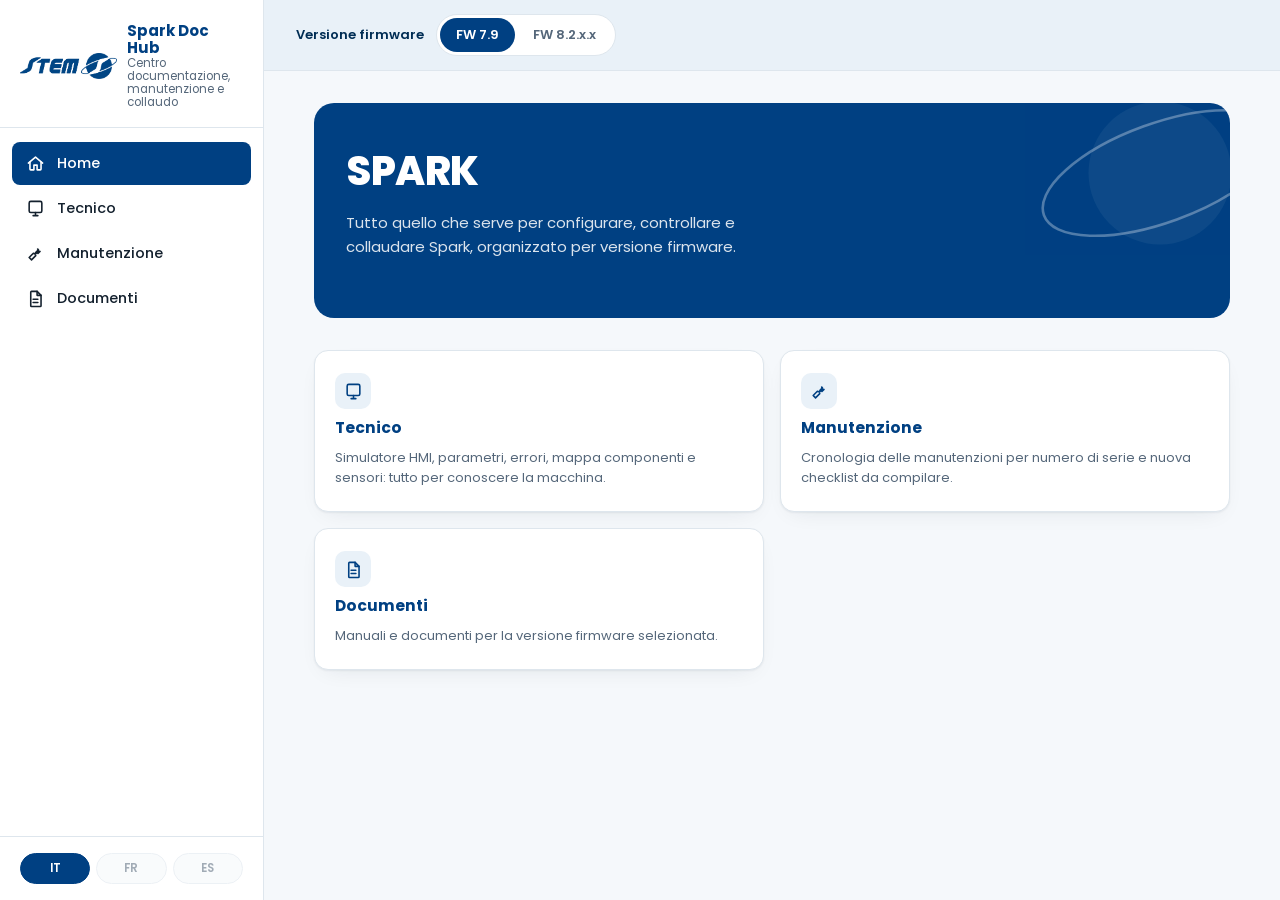
==== index.html @ 109ee11c "Add files via upload" ====
<!DOCTYPE html>
<html lang="it">
<head>
<meta charset="UTF-8">
<meta name="viewport" content="width=device-width, initial-scale=1.0, viewport-fit=cover">
<title>Spark Doc Hub — STEM</title>
<link rel="manifest" href="manifest.json">
<meta name="theme-color" content="#004682">
<link rel="icon" href="assets/icons/app/favicon.ico">
<link rel="icon" type="image/png" sizes="32x32" href="assets/icons/app/favicon-32.png">
<link rel="icon" type="image/png" sizes="16x16" href="assets/icons/app/favicon-16.png">
<link rel="apple-touch-icon" href="assets/icons/app/apple-touch-icon.png">
<meta name="apple-mobile-web-app-capable" content="yes">
<meta name="apple-mobile-web-app-status-bar-style" content="default">
<meta name="apple-mobile-web-app-title" content="Spark">
<link rel="stylesheet" href="css/style.css">
</head>
<body>

<div class="drawer-backdrop" id="drawerBackdrop"></div>

<div class="app-shell" id="appShell">

  <!-- SIDEBAR (desktop) / DRAWER (mobile) -->
  <aside class="sidebar" id="sidebar">
    <div class="sidebar-brand">
      <img src="assets/logo-stem.png" alt="STEM">
      <div class="brand-text">
        <strong data-i18n="appName">Spark Doc Hub</strong>
        <span data-i18n="tagline">Centro documentazione, checklist e collaudo</span>
      </div>
    </div>

    <nav class="sidebar-nav" id="sidebarNav">
      <button class="nav-item active" data-view="home">
        <span class="nav-icon">
          <svg viewBox="0 0 24 24" fill="none" stroke="currentColor" stroke-width="2" stroke-linecap="round" stroke-linejoin="round"><path d="M3 11.5 12 4l9 7.5"/><path d="M5 10v9a1 1 0 0 0 1 1h4v-6h4v6h4a1 1 0 0 0 1-1v-9"/></svg>
        </span>
        <span data-i18n="nav_home">Home</span>
      </button>
      <button class="nav-item" data-view="simulator" id="navSimulator">
        <span class="nav-icon">
          <svg viewBox="0 0 24 24" fill="none" stroke="currentColor" stroke-width="2" stroke-linecap="round" stroke-linejoin="round"><rect x="4" y="3" width="16" height="14" rx="2"/><path d="M9 21h6M12 17v4"/></svg>
        </span>
        <span data-i18n="nav_simulator">Simulatore</span>
      </button>
      <button class="nav-item" data-view="checklist">
        <span class="nav-icon">
          <svg viewBox="0 0 24 24" fill="none" stroke="currentColor" stroke-width="2" stroke-linecap="round" stroke-linejoin="round"><path d="M14.7 6.3a4 4 0 0 1-5.4 5.4L4 17l3 3 5.3-5.3a4 4 0 0 1 5.4-5.4l-2.6 2.6-2-2 2.6-2.6Z"/></svg>
        </span>
        <span data-i18n="nav_checklist">Manutenzione</span>
      </button>
      <button class="nav-item" data-view="documents">
        <span class="nav-icon">
          <svg viewBox="0 0 24 24" fill="none" stroke="currentColor" stroke-width="2" stroke-linecap="round" stroke-linejoin="round"><path d="M7 3h7l5 5v13a1 1 0 0 1-1 1H7a1 1 0 0 1-1-1V4a1 1 0 0 1 1-1Z"/><path d="M14 3v5h5"/><path d="M9 13h6M9 17h6"/></svg>
        </span>
        <span data-i18n="nav_documents">Documenti</span>
      </button>
    </nav>

    <div class="sidebar-footer">
      <div class="lang-switch" id="langSwitch">
        <button class="lang-pill active" data-lang="it">IT</button>
        <button class="lang-pill" data-lang="fr" disabled title="Presto disponibile">FR</button>
        <button class="lang-pill" data-lang="es" disabled title="Presto disponibile">ES</button>
      </div>
    </div>
  </aside>

  <!-- MAIN -->
  <div class="main">

    <div class="topbar">
      <button class="icon-btn" id="menuToggle" aria-label="Apri menu">
        <svg viewBox="0 0 24 24" fill="none" stroke="currentColor" stroke-width="2" stroke-linecap="round" stroke-linejoin="round"><path d="M4 6h16M4 12h16M4 18h16"/></svg>
      </button>
      <div class="topbar-brand">
        <img src="assets/logo-stem.png" alt="STEM">
        <strong data-i18n="appName">Spark Doc Hub</strong>
      </div>
      <div style="width:40px;"></div>
    </div>

    <div class="fw-bar">
      <span class="fw-label" data-i18n="fw_label">Versione firmware</span>
      <div class="fw-switch" id="fwSwitch"></div>
    </div>

    <div class="content">

      <!-- HOME -->
      <section class="view active" id="view-home">
        <div class="hero">
          <svg class="hero-orbit" viewBox="0 0 200 200" fill="none">
            <ellipse cx="100" cy="100" rx="95" ry="38" stroke="rgba(255,255,255,0.35)" stroke-width="2" transform="rotate(-20 100 100)"/>
            <circle cx="100" cy="100" r="55" fill="rgba(255,255,255,0.06)"/>
          </svg>
          <h1>SPARK</h1>
          <p data-i18n="home_intro">Tutto quello che serve per configurare, controllare e collaudare Spark, organizzato per versione firmware.</p>
        </div>

        <div class="module-grid">
          <button class="module-card" data-goto="simulator" id="cardSimulator">
            <span class="module-icon"><svg viewBox="0 0 24 24" fill="none" stroke="currentColor" stroke-width="2" stroke-linecap="round" stroke-linejoin="round"><rect x="4" y="3" width="16" height="14" rx="2"/><path d="M9 21h6M12 17v4"/></svg></span>
            <h3 data-i18n="nav_simulator">Simulatore</h3>
            <p data-i18n="sim_card_desc">Naviga il pannello Spark come sul dispositivo reale e fai pratica.</p>
          </button>
          <button class="module-card" data-goto="checklist">
            <span class="module-icon"><svg viewBox="0 0 24 24" fill="none" stroke="currentColor" stroke-width="2" stroke-linecap="round" stroke-linejoin="round"><path d="M14.7 6.3a4 4 0 0 1-5.4 5.4L4 17l3 3 5.3-5.3a4 4 0 0 1 5.4-5.4l-2.6 2.6-2-2 2.6-2.6Z"/></svg></span>
            <h3 data-i18n="nav_checklist">Manutenzione</h3>
            <p data-i18n="maint_card_desc">Cronologia delle manutenzioni per numero di serie e nuova checklist da compilare.</p>
          </button>
          <button class="module-card" data-goto="documents">
            <span class="module-icon"><svg viewBox="0 0 24 24" fill="none" stroke="currentColor" stroke-width="2" stroke-linecap="round" stroke-linejoin="round"><path d="M7 3h7l5 5v13a1 1 0 0 1-1 1H7a1 1 0 0 1-1-1V4a1 1 0 0 1 1-1Z"/><path d="M14 3v5h5"/><path d="M9 13h6M9 17h6"/></svg></span>
            <h3 data-i18n="nav_documents">Documenti</h3>
            <p>Manuali e documenti per la versione firmware selezionata.</p>
          </button>
        </div>
      </section>

      <!-- SIMULATORE -->
      <section class="view" id="view-simulator">
        <div class="view-header">
          <h2 data-i18n="nav_simulator">Simulatore</h2>
        </div>

        <div class="global-search-box" id="globalSearchBox">
          <svg viewBox="0 0 24 24" fill="none" stroke="currentColor" stroke-width="2" stroke-linecap="round" stroke-linejoin="round"><circle cx="11" cy="11" r="7"/><path d="m21 21-4.3-4.3"/></svg>
          <input type="text" id="globalSearch" data-i18n-placeholder="global_search_placeholder" placeholder="Cerca un errore (codice o parola) o un parametro…" autocomplete="off">
          <div class="global-search-results" id="globalSearchResults"></div>
        </div>

        <div class="sim-mode-switch" id="simModeSwitch">
          <button class="sim-mode-pill active" data-sim-mode="panel">
            <span class="sim-mode-icon"><svg viewBox="0 0 24 24" fill="none" stroke="currentColor" stroke-width="2" stroke-linecap="round" stroke-linejoin="round"><rect x="3" y="4" width="18" height="12" rx="2"/><path d="M8 20h8M12 16v4"/></svg></span>
            <span data-i18n="sim_mode_panel">Simulatore HMI</span>
          </button>
          <button class="sim-mode-pill" data-sim-mode="components">
            <span class="sim-mode-icon"><svg viewBox="0 0 24 24" fill="none" stroke="currentColor" stroke-width="2" stroke-linecap="round" stroke-linejoin="round"><circle cx="12" cy="12" r="3"/><path d="M12 2v3M12 19v3M4.2 4.2l2.1 2.1M17.7 17.7l2.1 2.1M2 12h3M19 12h3M4.2 19.8l2.1-2.1M17.7 6.3l2.1-2.1"/></svg></span>
            <span data-i18n="sim_mode_components">Componenti</span>
          </button>
          <button class="sim-mode-pill" data-sim-mode="params">
            <span class="sim-mode-icon"><svg viewBox="0 0 24 24" fill="none" stroke="currentColor" stroke-width="2" stroke-linecap="round" stroke-linejoin="round"><path d="M4 6h16M4 12h16M4 18h16"/><circle cx="8" cy="6" r="1.5" fill="currentColor" stroke="none"/><circle cx="15" cy="12" r="1.5" fill="currentColor" stroke="none"/><circle cx="10" cy="18" r="1.5" fill="currentColor" stroke="none"/></svg></span>
            <span data-i18n="sim_mode_params">Parametri</span>
          </button>
          <button class="sim-mode-pill" data-sim-mode="errors">
            <span class="sim-mode-icon"><svg viewBox="0 0 24 24" fill="none" stroke="currentColor" stroke-width="2" stroke-linecap="round" stroke-linejoin="round"><path d="M12 3 2 20h20L12 3Z"/><path d="M12 10v4M12 17h.01"/></svg></span>
            <span data-i18n="sim_mode_errors">Errori</span>
          </button>
          <button class="sim-mode-pill" data-sim-mode="sequence">
            <span class="sim-mode-icon"><svg viewBox="0 0 24 24" fill="none" stroke="currentColor" stroke-width="2" stroke-linecap="round" stroke-linejoin="round"><path d="M9 6h11M9 12h11M9 18h11"/><path d="M4 6h.01M4 12h.01M4 18h.01"/></svg></span>
            <span data-i18n="sim_mode_sequence">Logica di funzionamento</span>
          </button>
        </div>

                <!-- Modalità: Simulatore HMI -->
        <div id="simPanelMode">
          <p class="map-intro" data-i18n="sim_panel_intro">Riproduce lo schermo del pannello Spark: naviga i menu come sul dispositivo reale.</p>
          <div class="access-card" id="accessLevels"></div>

          <div class="sim-fw-lock" id="simFwLock">
            <p data-i18n="sim_locked_msg">Il simulatore è disponibile solo con firmware 8.2.x.x selezionato in alto.</p>
          </div>

          <div class="device-wrap" id="simDeviceWrap">
            <div class="device-frame">
              <div class="device-notch">Spark</div>
              <div class="device-screen" id="deviceScreen"></div>
            </div>
          </div>
        </div>

        <!-- Sotto-sezioni di Componenti: Elenco / Mappa -->
        <div class="comp-sub-switch" id="compSubSwitch" style="display:none;">
          <button class="comp-sub-pill active" data-sub-mode="components" data-i18n="comp_sub_list">Elenco</button>
          <button class="comp-sub-pill" data-sub-mode="map" data-i18n="comp_sub_map">Mappa</button>
        </div>

        <!-- Modalità: Mappa Componenti (sotto-sezione di Componenti) -->
        <div id="simMapMode" style="display:none;">
          <p class="map-intro" data-i18n="map_intro">Scegli una vista, poi muoviti con le dita (o il mouse) e tocca un'etichetta per vederne il significato.</p>
          <div class="map-view-switch" id="mapViewSwitch"></div>
          <div class="map-viewport" id="mapViewport">
            <div class="map-canvas" id="mapCanvas">
              <img id="mapImage" alt="" draggable="false">
              <div id="mapHotspots"></div>
            </div>
          </div>
          <div class="map-zoom-controls">
            <button class="map-zoom-btn" id="mapZoomOut" aria-label="Zoom -">&minus;</button>
            <button class="map-zoom-btn" id="mapZoomReset" data-i18n="map_reset">Reimposta</button>
            <button class="map-zoom-btn" id="mapZoomIn" aria-label="Zoom +">+</button>
          </div>
          <div class="map-answer" id="mapAnswer" style="display:none;"></div>
        </div>

        <!-- Modalità: Parametri -->
        <div id="simParamsMode" style="display:none;">
          <p class="map-intro" data-i18n="params_intro">Elenco parametri settabili da menu HMI: nome, default, min, max, risoluzione e descrizione completa.</p>
          <div class="param-list" id="paramList"></div>
        </div>

        <!-- Modalità: Errori -->
        <div id="simErrorsMode" style="display:none;">
          <p class="map-intro" data-i18n="errors_intro">Codici di errore/allarme del sistema, tradotti in italiano. Cerca per codice o per parola.</p>
          <div class="param-list" id="errorList"></div>
        </div>

        <!-- Modalità: Componenti / Sensori (struttura predisposta per contenuti futuri) -->
        <div id="simComponentsMode" style="display:none;">

          <!-- Vista lista -->
          <div id="componentsListView">
            <p class="map-intro" data-i18n="components_intro">Scheda tecnica di ogni componente/sensore: cosa fa, dove si trova, come si verifica.</p>


            <div class="filter-chip-row" id="componentFilterRow">
              <button class="filter-chip active" data-cat="all" data-i18n="cat_all">Tutti</button>
              <button class="filter-chip" data-cat="magnetici" data-i18n="cat_magnetici">Sensori magnetici</button>
              <button class="filter-chip" data-cat="finecorsa" data-i18n="cat_finecorsa">Fine corsa</button>
              <button class="filter-chip" data-cat="laser" data-i18n="cat_laser">Laser</button>
              <button class="filter-chip" data-cat="potenziometri" data-i18n="cat_potenziometri">Potenziometri</button>
              <button class="filter-chip" data-cat="angolari" data-i18n="cat_angolari">Sensori angolari</button>
              <button class="filter-chip" data-cat="pressione" data-i18n="cat_pressione">Sensori di pressione</button>
              <button class="filter-chip" data-cat="comandi" data-i18n="cat_comandi">Comandi / interfaccia</button>
              <button class="filter-chip" data-cat="motori" data-i18n="cat_motori">Motori</button>
              <button class="filter-chip" data-cat="attuatori" data-i18n="cat_attuatori">Attuatori</button>
              <button class="filter-chip" data-cat="elettrovalvole" data-i18n="cat_elettrovalvole">Elettrovalvole</button>
              <button class="filter-chip" data-cat="freni" data-i18n="cat_freni">Freni</button>
              <button class="filter-chip" data-cat="illuminazione" data-i18n="cat_illuminazione">Illuminazione</button>
              <button class="filter-chip" data-cat="alimentazione" data-i18n="cat_alimentazione">Alimentazione</button>
              <button class="filter-chip" data-cat="segnalazione" data-i18n="cat_segnalazione">Segnalazione</button>
              <button class="filter-chip" data-cat="comunicazione" data-i18n="cat_comunicazione">Comunicazione / identificazione</button>
              <button class="filter-chip" data-cat="altrisensori" data-i18n="cat_altrisensori">Altri sensori</button>
              <button class="filter-chip" data-cat="schede" data-i18n="cat_schede">Schede elettroniche</button>
            </div>

            <div id="componentsContainer"></div>
          </div>

          <!-- Vista dettaglio componente -->
          <div id="componentDetailView" style="display:none;">
            <button class="back-to-list-btn" id="componentBackBtn">
              <svg viewBox="0 0 24 24" fill="none" stroke="currentColor" stroke-width="2" stroke-linecap="round" stroke-linejoin="round"><path d="M19 12H5"/><path d="m11 18-6-6 6-6"/></svg>
              <span data-i18n="back_to_components">Torna ai componenti</span>
            </button>
            <div class="view-header">
              <h2 id="componentDetailTitle"></h2>
              <p id="componentDetailSub"></p>
            </div>
            <div id="componentMapLinkWrap" style="display:none; margin-bottom:16px;">
              <button class="map-link-btn" id="componentMapLinkBtn" type="button">
                <svg viewBox="0 0 24 24" fill="none" stroke="currentColor" stroke-width="2" stroke-linecap="round" stroke-linejoin="round"><path d="M12 21s-7-6.1-7-11a7 7 0 0 1 14 0c0 4.9-7 11-7 11Z"/><circle cx="12" cy="10" r="2.5"/></svg>
                <span data-i18n="see_on_map">Vedi sulla mappa</span>
              </button>
            </div>
            <div id="componentDetailFields"></div>
          </div>

        </div>

        <!-- Modalità: Logica di funzionamento -->
        <div id="simSequenceMode" style="display:none;">

          <!-- Vista lista -->
          <div id="sequenceListView">
            <p class="map-intro" data-i18n="sequence_intro">La sequenza di carico e scarico descritta nella documentazione tecnica, passo per passo.</p>

            <div class="filter-chip-row" id="sequenceTypeRow">
              <button class="filter-chip active" data-seq="carico" data-i18n="sequence_carico">Carico</button>
              <button class="filter-chip" data-seq="scarico" data-i18n="sequence_scarico">Scarico</button>
            </div>

            <div id="sequenceContainer"></div>
          </div>

          <!-- Vista dettaglio passaggio -->
          <div id="sequenceDetailView" style="display:none;">
            <button class="back-to-list-btn" id="sequenceBackBtn">
              <svg viewBox="0 0 24 24" fill="none" stroke="currentColor" stroke-width="2" stroke-linecap="round" stroke-linejoin="round"><path d="M19 12H5"/><path d="m11 18-6-6 6-6"/></svg>
              <span data-i18n="back_to_sequence">Torna alla sequenza</span>
            </button>
            <div class="view-header">
              <h2 id="sequenceDetailTitle"></h2>
              <p id="sequenceDetailSub"></p>
            </div>
            <div id="sequenceDetailFields"></div>
          </div>

        </div>
      </section>

      <!-- MANUTENZIONE -->
      <section class="view" id="view-checklist">

        <!-- Vista lista -->
        <div id="maintenanceListView">
          <div class="view-header">
            <h2 data-i18n="nav_checklist">Manutenzione</h2>
            <p data-i18n="checklist_intro">Cronologia delle manutenzioni già effettuate, organizzata per numero di serie (SN).</p>
          </div>

          <a class="new-maint-btn" href="manutenzione-form.html">
            <svg viewBox="0 0 24 24" fill="none" stroke="currentColor" stroke-width="2" stroke-linecap="round" stroke-linejoin="round"><path d="M12 5v14M5 12h14"/></svg>
            <span data-i18n="new_maint_btn">Nuova manutenzione</span>
          </a>

          <h3 class="sub-heading" data-i18n="sn_history_heading">S/N</h3>
          <div id="checklistContainer"></div>

          <h3 class="sub-heading" data-i18n="procedures_heading">Procedure</h3>
          <div id="proceduresContainer"></div>
        </div>

        <!-- Vista cartella S/N -->
        <div id="snFolderView" style="display:none;">
          <button class="back-to-list-btn" id="snFolderBackBtn">
            <svg viewBox="0 0 24 24" fill="none" stroke="currentColor" stroke-width="2" stroke-linecap="round" stroke-linejoin="round"><path d="M19 12H5"/><path d="m11 18-6-6 6-6"/></svg>
            <span data-i18n="back_to_sn">Torna agli S/N</span>
          </button>
          <div class="view-header">
            <h2 id="snFolderTitle"></h2>
          </div>
          <div id="snFolderFiles"></div>
        </div>

        <!-- Vista dettaglio procedura -->
        <div id="procedureDetailView" style="display:none;">
          <button class="back-to-list-btn" id="procedureBackBtn">
            <svg viewBox="0 0 24 24" fill="none" stroke="currentColor" stroke-width="2" stroke-linecap="round" stroke-linejoin="round"><path d="M19 12H5"/><path d="m11 18-6-6 6-6"/></svg>
            <span data-i18n="back_to_procedures">Torna alle procedure</span>
          </button>
          <div class="view-header">
            <h2 id="procedureDetailTitle"></h2>
            <p id="procedureDetailIntro"></p>
          </div>
          <div class="procedure-steps" id="procedureDetailSteps"></div>
        </div>
      </section>

      <!-- DOCUMENTI -->
      <section class="view" id="view-documents">
        <div class="view-header">
          <h2 data-i18n="nav_documents">Documenti</h2>
          <p data-i18n="documents_intro">Documentazione disponibile per la versione firmware selezionata.</p>
        </div>
        <div id="documentsListView">
          <div id="documentsContainer"></div>
        </div>

        <!-- Cartella Versioni FW -->
        <div id="fwTableView" style="display:none;">
          <button class="back-to-list-btn" id="fwTableBackBtn">
            <svg viewBox="0 0 24 24" fill="none" stroke="currentColor" stroke-width="2" stroke-linecap="round" stroke-linejoin="round"><path d="M19 12H5"/><path d="m11 18-6-6 6-6"/></svg>
            <span data-i18n="back_to_documents">Torna ai documenti</span>
          </button>
          <div class="view-header">
            <h2 data-i18n="fw_table_title">Versioni FW</h2>
          </div>
          <div id="fwTableContainer"></div>
        </div>
      </section>

    </div>
  </div>
</div>

<script src="js/data.js"></script>
<script src="js/storage.js"></script>
<script src="js/app.js"></script>
<script>
  if ("serviceWorker" in navigator) {
    window.addEventListener("load", () => navigator.serviceWorker.register("sw.js"));
  }
</script>
</body>
</html>
---- css/style.css ----
/* =========================================================================
   SPARK DOC HUB — STYLE
   ========================================================================= */

@import url('https://fonts.googleapis.com/css2?family=Poppins:wght@400;500;600;700;800&display=swap');

:root {
  --brand:        #004082;
  --brand-dark:   #002d54;
  --brand-mid:    #1f6aa8;
  --ink:          #14212e;
  --ink-soft:     #55677a;
  --paper:        #f5f8fb;
  --paper-raised: #ffffff;
  --line:         #dee6ed;
  --tint:         #e9f1f8;
  --ok:           #1f8a5f;

  --radius-sm: 8px;
  --radius-md: 14px;
  --radius-lg: 20px;

  --sidebar-w: 264px;
  --topbar-h: 64px;

  --shadow-card: 0 1px 2px rgba(20, 33, 46, 0.06), 0 8px 24px -12px rgba(20, 33, 46, 0.12);
}

* { box-sizing: border-box; }

html, body {
  margin: 0;
  padding: 0;
  background: var(--paper);
  color: var(--ink);
  font-family: 'Poppins', system-ui, sans-serif;
  -webkit-font-smoothing: antialiased;
}

body {
  min-height: 100vh;
}

h1, h2, h3, h4 {
  font-family: 'Poppins', system-ui, sans-serif;
  color: var(--brand);
  margin: 0 0 0.4em;
  line-height: 1.2;
}

p { line-height: 1.6; color: var(--ink-soft); margin: 0 0 1em; }

a { color: var(--brand); }

button {
  font-family: inherit;
  cursor: pointer;
}

:focus-visible {
  outline: 2px solid var(--brand-mid);
  outline-offset: 2px;
}

/* -------------------------------------------------------------------
   LAYOUT SHELL
   ------------------------------------------------------------------- */

.app-shell {
  display: flex;
  min-height: 100vh;
}

/* -- Sidebar (desktop) ------------------------------------------------ */

.sidebar {
  width: var(--sidebar-w);
  flex-shrink: 0;
  background: var(--paper-raised);
  border-right: 1px solid var(--line);
  display: flex;
  flex-direction: column;
  position: sticky;
  top: 0;
  height: 100vh;
}

.sidebar-brand {
  display: flex;
  align-items: center;
  gap: 10px;
  padding: 22px 20px 18px;
  border-bottom: 1px solid var(--line);
}

.sidebar-brand img { height: 26px; width: auto; }

.sidebar-brand .brand-text {
  display: flex;
  flex-direction: column;
  line-height: 1.15;
}

.sidebar-brand .brand-text strong {
  font-weight: 700;
  font-size: 15px;
  color: var(--brand);
}

.sidebar-brand .brand-text span {
  font-size: 11.5px;
  color: var(--ink-soft);
}

.sidebar-nav {
  flex: 1;
  padding: 14px 12px;
  overflow-y: auto;
}

.nav-item {
  display: flex;
  align-items: center;
  gap: 12px;
  width: 100%;
  padding: 11px 14px;
  border: none;
  background: transparent;
  border-radius: var(--radius-sm);
  color: var(--ink);
  font-size: 14.5px;
  font-weight: 500;
  text-align: left;
  margin-bottom: 2px;
  transition: background 0.15s ease, color 0.15s ease;
}

.nav-item:hover { background: var(--tint); }

.nav-item.active {
  background: var(--brand);
  color: #fff;
}

.nav-item .nav-icon {
  width: 19px;
  height: 19px;
  flex-shrink: 0;
  display: inline-flex;
  align-items: center;
  justify-content: center;
}

.nav-item .nav-icon svg { width: 100%; height: 100%; }

.sidebar-footer {
  padding: 16px 20px;
  border-top: 1px solid var(--line);
}

/* -- Language switcher -------------------------------------------------- */

.lang-switch {
  display: flex;
  gap: 6px;
}

.lang-pill {
  flex: 1;
  border: 1px solid var(--line);
  background: var(--paper);
  border-radius: 999px;
  padding: 6px 4px;
  font-size: 11.5px;
  font-weight: 600;
  color: var(--ink-soft);
  text-align: center;
}

.lang-pill.active {
  background: var(--brand);
  border-color: var(--brand);
  color: #fff;
}

.lang-pill[disabled] {
  cursor: not-allowed;
  opacity: 0.55;
}

/* -- Topbar (mobile) ---------------------------------------------------- */

.topbar {
  display: none;
  align-items: center;
  justify-content: space-between;
  height: var(--topbar-h);
  padding: 0 14px;
  background: var(--paper-raised);
  border-bottom: 1px solid var(--line);
  position: sticky;
  top: 0;
  z-index: 40;
}

.topbar-brand {
  display: flex;
  align-items: center;
  gap: 9px;
}

.topbar-brand img { height: 22px; }
.topbar-brand strong { font-size: 14.5px; color: var(--brand); font-weight: 700; }

.icon-btn {
  border: none;
  background: transparent;
  width: 40px;
  height: 40px;
  border-radius: var(--radius-sm);
  display: flex;
  align-items: center;
  justify-content: center;
  color: var(--brand);
}

.icon-btn:hover { background: var(--tint); }
.icon-btn svg { width: 22px; height: 22px; }

/* -- Mobile drawer -------------------------------------------------------- */

.drawer-backdrop {
  display: none;
  position: fixed;
  inset: 0;
  background: rgba(20, 33, 46, 0.42);
  z-index: 50;
}

.drawer-backdrop.open { display: block; }

.app-shell.drawer-open .sidebar {
  transform: translateX(0);
}

/* -------------------------------------------------------------------
   MAIN CONTENT
   ------------------------------------------------------------------- */

.main {
  flex: 1;
  min-width: 0;
  display: flex;
  flex-direction: column;
}

.fw-bar {
  display: flex;
  align-items: center;
  gap: 12px;
  padding: 14px 32px;
  background: var(--tint);
  border-bottom: 1px solid var(--line);
  flex-wrap: wrap;
}

.fw-bar .fw-label {
  font-size: 13px;
  font-weight: 600;
  color: var(--brand-dark);
  white-space: nowrap;
}

.fw-switch {
  display: inline-flex;
  background: var(--paper-raised);
  border: 1px solid var(--line);
  border-radius: 999px;
  padding: 3px;
  gap: 2px;
}

.fw-pill {
  border: none;
  background: transparent;
  padding: 7px 16px;
  border-radius: 999px;
  font-size: 13px;
  font-weight: 600;
  color: var(--ink-soft);
}

.fw-pill.active {
  background: var(--brand);
  color: #fff;
}

.content {
  padding: 32px;
  max-width: 980px;
  width: 100%;
  margin: 0 auto;
}

.view { display: none; }
.view.active { display: block; }

.view-header {
  margin-bottom: 28px;
}

.view-header .eyebrow-free-intro {
  max-width: 60ch;
}

/* -------------------------------------------------------------------
   HOME
   ------------------------------------------------------------------- */

.hero {
  position: relative;
  background: var(--brand);
  border-radius: var(--radius-lg);
  padding: 44px 32px;
  margin-bottom: 32px;
  overflow: hidden;
  color: #fff;
}

.hero-orbit {
  position: absolute;
  right: -60px;
  top: -60px;
  width: 260px;
  height: 260px;
  opacity: 0.9;
  pointer-events: none;
}

.hero h1 {
  color: #fff;
  font-size: clamp(28px, 5vw, 40px);
  font-weight: 800;
  letter-spacing: -0.01em;
  max-width: 14ch;
  position: relative;
  z-index: 1;
}

.hero p {
  color: rgba(255,255,255,0.86);
  max-width: 46ch;
  font-size: 15px;
  position: relative;
  z-index: 1;
}

.module-grid {
  display: grid;
  grid-template-columns: repeat(2, 1fr);
  gap: 16px;
}

.module-card {
  background: var(--paper-raised);
  border: 1px solid var(--line);
  border-radius: var(--radius-md);
  padding: 22px 20px;
  text-align: left;
  box-shadow: var(--shadow-card);
  display: flex;
  flex-direction: column;
  gap: 10px;
  transition: transform 0.15s ease, border-color 0.15s ease;
}

.module-card:hover {
  border-color: var(--brand-mid);
  transform: translateY(-2px);
}

.module-card .module-icon {
  width: 36px;
  height: 36px;
  border-radius: 10px;
  background: var(--tint);
  color: var(--brand);
  display: flex;
  align-items: center;
  justify-content: center;
}

.module-card .module-icon svg { width: 19px; height: 19px; }

.module-card h3 {
  font-size: 15.5px;
  margin: 0;
}

.module-card p {
  font-size: 13px;
  margin: 0;
}

/* -------------------------------------------------------------------
   LEGGENDA MENU (accordion list)
   ------------------------------------------------------------------- */

.search-box {
  display: flex;
  align-items: center;
  gap: 10px;
  background: var(--paper-raised);
  border: 1px solid var(--line);
  border-radius: var(--radius-sm);
  padding: 10px 14px;
  margin-bottom: 18px;
}

.search-box svg { width: 17px; height: 17px; color: var(--ink-soft); flex-shrink: 0; }

.search-box input {
  border: none;
  background: transparent;
  font-family: inherit;
  font-size: 14px;
  width: 100%;
  color: var(--ink);
}

.search-box input:focus { outline: none; }

.legend-list {
  display: flex;
  flex-direction: column;
  gap: 8px;
}

.legend-category-heading {
  font-size: 12px;
  font-weight: 700;
  letter-spacing: 0.04em;
  text-transform: uppercase;
  color: var(--brand);
  margin: 22px 2px 4px;
}

.legend-category-heading:first-child {
  margin-top: 2px;
}

.legend-q-text {
  display: flex;
  align-items: center;
  gap: 8px;
}

.legend-code {
  font-weight: 600;
}

.legend-unit {
  font-size: 11px;
  font-weight: 600;
  color: var(--brand);
  background: var(--tint);
  border-radius: 999px;
  padding: 2px 8px;
}

.access-card {
  background: var(--paper-raised);
  border: 1px solid var(--line);
  border-radius: var(--radius-md);
  padding: 18px 20px;
  margin-bottom: 20px;
}

.access-card h4 {
  font-size: 14px;
  margin-bottom: 12px;
}

.access-table {
  width: 100%;
  border-collapse: collapse;
  font-size: 13px;
}

.access-table td {
  padding: 8px 10px;
  border-top: 1px solid var(--line);
  color: var(--ink-soft);
  vertical-align: top;
}

.access-table tr:first-child td {
  border-top: none;
}

.access-table .al-level {
  font-weight: 700;
  color: var(--brand);
  white-space: nowrap;
}

.access-table .al-pass {
  font-variant-numeric: tabular-nums;
  white-space: nowrap;
  color: var(--ink);
}

.legend-item {
  background: var(--paper-raised);
  border: 1px solid var(--line);
  border-radius: var(--radius-sm);
  overflow: hidden;
}

.legend-question {
  width: 100%;
  display: flex;
  align-items: center;
  justify-content: space-between;
  gap: 12px;
  padding: 14px 16px;
  border: none;
  background: transparent;
  font-size: 14.5px;
  font-weight: 500;
  color: var(--ink);
  text-align: left;
}

.legend-question .chev {
  width: 16px;
  height: 16px;
  flex-shrink: 0;
  transition: transform 0.18s ease;
  color: var(--brand-mid);
}

.legend-item.open .legend-question .chev { transform: rotate(180deg); }

.legend-answer {
  max-height: 0;
  overflow: hidden;
  transition: max-height 0.2s ease;
}

.legend-item.open .legend-answer { max-height: 400px; }

.legend-answer-inner {
  padding: 0 16px 16px;
  font-size: 13.5px;
  color: var(--ink-soft);
  border-top: 1px solid var(--line);
  padding-top: 12px;
  margin: 0 16px 16px;
}

/* -------------------------------------------------------------------
   MANUTENZIONE
   ------------------------------------------------------------------- */

.new-maint-btn {
  display: flex;
  align-items: center;
  justify-content: center;
  gap: 8px;
  background: var(--brand);
  color: #fff;
  text-decoration: none;
  font-size: 14px;
  font-weight: 600;
  padding: 13px 20px;
  border-radius: var(--radius-sm);
  margin-bottom: 22px;
  transition: background 0.15s ease;
}

.new-maint-btn:hover { background: var(--brand-dark); }
.new-maint-btn svg { width: 18px; height: 18px; }

.sn-card {
  background: var(--paper-raised);
  border: 1px solid var(--line);
  border-radius: var(--radius-md);
  padding: 18px 20px;
  margin-bottom: 16px;
}

.sn-card-title {
  font-size: 14.5px;
  color: var(--brand);
  margin-bottom: 12px;
  letter-spacing: 0.01em;
}

/* -------------------------------------------------------------------
   COLLAUDO (stepper)
   ------------------------------------------------------------------- */

.collaudo-card {
  background: var(--paper-raised);
  border: 1px solid var(--line);
  border-radius: var(--radius-md);
  padding: 22px;
  margin-bottom: 18px;
}

.collaudo-steps {
  display: flex;
  flex-direction: column;
}

.collaudo-step {
  display: flex;
  gap: 14px;
  padding-bottom: 20px;
  position: relative;
}

.collaudo-step:not(:last-child)::before {
  content: '';
  position: absolute;
  left: 13px;
  top: 28px;
  bottom: 0;
  width: 1px;
  background: var(--line);
}

.step-num {
  width: 27px;
  height: 27px;
  border-radius: 50%;
  background: var(--brand);
  color: #fff;
  font-size: 12.5px;
  font-weight: 700;
  display: flex;
  align-items: center;
  justify-content: center;
  flex-shrink: 0;
}

.step-body h4 { font-size: 14.5px; margin-bottom: 3px; }
.step-body p { font-size: 13.5px; margin: 0; }

/* -------------------------------------------------------------------
   DOCUMENTI
   ------------------------------------------------------------------- */

.doc-row {
  display: flex;
  align-items: center;
  gap: 14px;
  background: var(--paper-raised);
  border: 1px solid var(--line);
  border-radius: var(--radius-sm);
  padding: 14px 16px;
  margin-bottom: 10px;
}

.doc-icon {
  width: 34px;
  height: 34px;
  border-radius: 8px;
  background: var(--tint);
  color: var(--brand);
  display: flex;
  align-items: center;
  justify-content: center;
  flex-shrink: 0;
}

.doc-icon svg { width: 17px; height: 17px; }

.doc-meta { flex: 1; min-width: 0; }
.doc-meta .doc-title { font-size: 14px; font-weight: 500; color: var(--ink); }
.doc-meta .doc-type { font-size: 12px; color: var(--ink-soft); }

.doc-action {
  border: 1px solid var(--brand);
  background: transparent;
  color: var(--brand);
  font-size: 12.5px;
  font-weight: 600;
  padding: 7px 14px;
  border-radius: 999px;
  white-space: nowrap;
}

.doc-action { cursor: pointer; font-family: inherit; }
.doc-action-secondary { border-color: var(--line); color: var(--ink-soft); }

.doc-row-actions {
  display: flex;
  align-items: center;
  gap: 6px;
  flex-shrink: 0;
}

.doc-icon-btn {
  width: 32px;
  height: 32px;
  border: 1px solid var(--line);
  background: transparent;
  color: var(--ink-soft);
  border-radius: 999px;
  display: flex;
  align-items: center;
  justify-content: center;
  cursor: pointer;
  padding: 0;
}
.doc-icon-btn svg { width: 15px; height: 15px; }
.doc-icon-btn:hover { color: #c0392b; border-color: #c0392b; }

.maint-storage-note {
  font-size: 12px;
  color: var(--ink-soft);
  margin: 4px 2px 0;
}

@media (max-width: 560px) {
  .sn-card .doc-row { flex-wrap: wrap; }
  .sn-card .doc-row-actions { width: 100%; justify-content: flex-end; }
}

/* -------------------------------------------------------------------
   EMPTY STATE
   ------------------------------------------------------------------- */

.empty-state {
  text-align: center;
  padding: 48px 20px;
  color: var(--ink-soft);
  border: 1px dashed var(--line);
  border-radius: var(--radius-md);
  font-size: 13.5px;
}

/* -------------------------------------------------------------------
   SIMULATORE
   ------------------------------------------------------------------- */

.nav-item.is-disabled,
.module-card.is-disabled {
  opacity: 0.5;
}

.nav-item.is-disabled::after {
  content: "🔒";
  margin-left: auto;
  font-size: 11px;
}

.sim-fw-lock {
  display: none;
  background: var(--tint);
  border: 1px dashed var(--brand-mid);
  border-radius: var(--radius-md);
  padding: 20px;
  text-align: center;
  color: var(--brand-dark);
  font-size: 13.5px;
  font-weight: 500;
  margin-bottom: 20px;
}

.device-wrap {
  display: flex;
  justify-content: center;
}

.device-frame {
  width: 100%;
  max-width: 380px;
  background: #1a1d22;
  border-radius: 26px;
  padding: 14px 12px 20px;
  box-shadow: 0 12px 32px -10px rgba(20,33,46,0.35);
}

.device-notch {
  text-align: center;
  color: #fff;
  font-weight: 700;
  font-size: 15px;
  letter-spacing: 0.02em;
  padding: 4px 0 10px;
}

.device-screen {
  background: #0a0f14;
  border: 3px solid var(--brand);
  border-radius: 10px;
  min-height: 460px;
  padding: 14px;
  font-family: 'Poppins', sans-serif;
  color: #e8edf1;
  display: flex;
  flex-direction: column;
  position: relative;
  overflow: hidden;
}

.sim-screen-title {
  color: #7fd6ff;
  font-size: 13px;
  font-weight: 700;
  letter-spacing: 0.06em;
  margin-bottom: 10px;
  text-transform: uppercase;
}

/* -- Boot screen -- */
.sim-boot {
  flex: 1;
  display: flex;
  flex-direction: column;
  align-items: center;
  justify-content: center;
  text-align: center;
  gap: 18px;
  cursor: pointer;
}

.sim-clock {
  font-size: 26px;
  font-weight: 700;
  color: #fff;
  letter-spacing: 0.03em;
}

.sim-date {
  font-size: 13px;
  color: #9fb0bd;
  margin-top: -12px;
}

.sim-versions {
  font-size: 11.5px;
  color: #f2c94c;
  line-height: 1.9;
}

.sim-versions span.v-label { color: #cfd8de; margin-right: 6px; }

.sim-tap-hint {
  font-size: 11px;
  color: #5c6b76;
  animation: sim-blink 1.6s ease-in-out infinite;
}

@keyframes sim-blink { 0%,100% { opacity: 0.35; } 50% { opacity: 1; } }

/* -- Data rows (category screens) -- */
.sim-data-list {
  flex: 1;
  overflow-y: auto;
  display: flex;
  flex-direction: column;
  gap: 1px;
}

.sim-data-columns {
  flex: 1;
  overflow-y: auto;
  display: flex;
  gap: 10px;
}

.sim-data-col {
  flex: 1;
  min-width: 0;
  display: flex;
  flex-direction: column;
  gap: 1px;
}

.sim-data-col:first-child {
  border-right: 1px solid #1c242b;
  padding-right: 9px;
}

.sim-data-columns .sim-row-code { font-size: 12px; }
.sim-data-columns .sim-row-unit { font-size: 10px; }
.sim-data-columns .sim-row-main { padding: 7px 1px; }
.sim-data-columns .sim-spec .spec-label { font-size: 8.5px; }
.sim-data-columns .sim-spec .spec-value { font-size: 11px; }

.sim-row {
  display: flex;
  flex-direction: column;
  border-bottom: 1px solid #1c242b;
}

.sim-row-main {
  display: flex;
  align-items: center;
  justify-content: space-between;
  padding: 8px 2px;
  gap: 10px;
}

.sim-row-left {
  display: flex;
  align-items: baseline;
  gap: 7px;
  min-width: 0;
}

.sim-row-code {
  color: #f2c94c;
  font-size: 13px;
  font-weight: 700;
  white-space: nowrap;
}

.sim-row-unit {
  color: #6f8290;
  font-size: 10.5px;
}

.sim-row-chev {
  width: 15px;
  height: 15px;
  color: #4a5a67;
  flex-shrink: 0;
  transition: transform 0.18s ease;
}

.sim-row.open .sim-row-chev {
  transform: rotate(180deg);
  color: #7fd6ff;
}

.sim-row-answer {
  display: none;
  font-size: 12px;
  color: #b9c6cf;
  padding: 0 2px 12px;
  font-family: 'Poppins', sans-serif;
  line-height: 1.5;
}

.sim-row-meaning {
  margin-bottom: 10px;
}

.sim-row-specs {
  display: grid;
  grid-template-columns: repeat(3, 1fr);
  gap: 6px;
}

.sim-spec {
  background: #131a21;
  border: 1px solid #232d36;
  border-radius: 7px;
  padding: 6px 4px;
  display: flex;
  flex-direction: column;
  align-items: center;
  gap: 2px;
}

.sim-spec .spec-label {
  font-size: 9.5px;
  text-transform: uppercase;
  letter-spacing: 0.04em;
  color: #6f8290;
}

.sim-spec .spec-value {
  font-size: 12.5px;
  font-weight: 700;
  color: #f2c94c;
  font-family: 'Poppins', sans-serif;
}

.sim-row.open .sim-row-answer { display: block; }
.sim-row.open .sim-row-code { color: #7fd6ff; }

/* -- Info screen (no table, just explanation) -- */
.sim-info {
  flex: 1;
  display: flex;
  align-items: center;
  justify-content: center;
  text-align: center;
  padding: 10px;
}

.sim-info p {
  color: #c3ccd3;
  font-family: 'Poppins', sans-serif;
  font-size: 13.5px;
  line-height: 1.6;
}

/* -- Side switch (Motors SX/DX) -- */
.sim-side-switch {
  display: flex;
  gap: 6px;
  margin-bottom: 10px;
}

.sim-side-pill {
  flex: 1;
  border: 1px solid #2a333b;
  background: #10161c;
  color: #9fb0bd;
  font-family: 'Poppins', sans-serif;
  font-size: 12px;
  font-weight: 600;
  padding: 7px;
  border-radius: 8px;
}

.sim-side-pill.active {
  background: var(--brand);
  border-color: var(--brand);
  color: #fff;
}

/* -- Bottom icon rows (mimic device buttons) -- */
.sim-icon-rows {
  display: flex;
  flex-direction: column;
  gap: 10px;
  margin-top: 10px;
  padding-top: 10px;
  border-top: 1px solid #1c242b;
}

.sim-icon-row {
  display: grid;
  grid-template-columns: repeat(4, 1fr);
  gap: 10px;
}

.sim-icon-btn {
  background: #eef3f7;
  border: none;
  border-radius: 12px;
  height: 62px;
  display: flex;
  align-items: center;
  justify-content: center;
  color: var(--brand);
  transition: transform 0.1s ease;
}

.sim-icon-btn:active { transform: scale(0.93); }

.sim-icon-btn svg { width: 28px; height: 28px; }

.sim-icon-btn .sim-icon-img {
  width: 100%;
  height: 100%;
  object-fit: cover;
  border-radius: 12px;
}

.sim-icon-btn.has-img {
  background: transparent;
  padding: 0;
  overflow: hidden;
}

.sim-icon-btn.ghost {
  background: transparent;
}

.sim-single-back {
  display: flex;
  justify-content: center;
  margin-top: 10px;
  padding-top: 10px;
  border-top: 1px solid #1c242b;
}

.sim-single-back .sim-icon-btn {
  width: 96px;
  height: 52px;
}

@media (max-width: 860px) {
  .sidebar {
    position: fixed;
    z-index: 60;
    top: 0;
    left: 0;
    transform: translateX(-100%);
    transition: transform 0.22s ease;
    box-shadow: 0 0 40px rgba(0,0,0,0.25);
  }

  .topbar { display: flex; }

  .fw-bar { padding: 12px 16px; }

  .content { padding: 20px 16px 40px; }

  .module-grid { grid-template-columns: 1fr; }

  .hero { padding: 30px 20px; }
}

@media (min-width: 861px) {
  .topbar { display: none; }
}

/* -------------------------------------------------------------------
   MAPPA COMPONENTI
   ------------------------------------------------------------------- */

.sim-mode-switch {
  display: flex;
  flex-wrap: wrap;
  gap: 8px;
  background: var(--tint);
  border-radius: var(--radius-lg);
  padding: 4px;
  margin-bottom: 20px;
  max-width: 560px;
}

.sim-mode-pill {
  display: inline-flex;
  align-items: center;
  justify-content: center;
  gap: 6px;
  flex: 1 1 auto;
  min-width: 92px;
  border: none;
  background: transparent;
  padding: 9px 14px;
  border-radius: 999px;
  font-size: 13px;
  font-weight: 600;
  color: var(--brand-dark);
  font-family: 'Poppins', sans-serif;
}

.sim-mode-icon {
  display: inline-flex;
  flex-shrink: 0;
  opacity: 0.75;
}
.sim-mode-icon svg { width: 15px; height: 15px; }
.sim-mode-pill.active .sim-mode-icon { opacity: 1; }

.sim-mode-pill.active {
  background: var(--brand);
  color: #fff;
}

.comp-sub-switch {
  display: inline-flex;
  gap: 4px;
  background: var(--tint);
  border-radius: 999px;
  padding: 3px;
  margin-bottom: 16px;
}

.comp-sub-pill {
  border: none;
  background: transparent;
  color: var(--brand);
  font-family: inherit;
  font-size: 12.5px;
  font-weight: 600;
  padding: 7px 18px;
  border-radius: 999px;
  cursor: pointer;
}

.comp-sub-pill.active {
  background: var(--paper-raised);
  box-shadow: 0 1px 3px rgba(20, 33, 46, 0.15);
}

.map-intro {
  font-size: 13px;
  color: var(--ink-soft);
  margin-bottom: 14px;
}

.map-view-switch {
  display: flex;
  flex-wrap: wrap;
  gap: 8px;
  margin-bottom: 14px;
}

.map-view-pill {
  border: 1px solid var(--line);
  background: var(--paper-raised);
  color: var(--ink);
  padding: 8px 14px;
  border-radius: 999px;
  font-size: 12.5px;
  font-weight: 600;
  font-family: 'Poppins', sans-serif;
}

.map-view-pill.active {
  background: var(--brand);
  border-color: var(--brand);
  color: #fff;
}

.map-viewport {
  position: relative;
  height: 360px;
  background: #0a0f14;
  border: 3px solid var(--brand);
  border-radius: var(--radius-md);
  overflow: hidden;
  display: flex;
  align-items: center;
  justify-content: center;
  touch-action: none;
  cursor: grab;
}

.map-viewport:active { cursor: grabbing; }

.map-canvas {
  position: relative;
  display: inline-block;
  height: 100%;
  transform-origin: center center;
  transition: transform 0.05s linear;
  will-change: transform;
}

.map-canvas img {
  height: 100%;
  width: auto;
  display: block;
  pointer-events: none;
  user-select: none;
}

#mapHotspots {
  position: absolute;
  inset: 0;
  pointer-events: none;
}

.map-hotspot {
  position: absolute;
  transform: translate(-50%, -50%);
  border: none;
  background: rgba(0, 70, 130, 0.55);
  border: 1.5px solid #fff;
  color: #fff;
  border-radius: 999px;
  padding: 3px 8px;
  font-size: 10px;
  font-weight: 700;
  font-family: 'Poppins', sans-serif;
  pointer-events: auto;
  white-space: nowrap;
  box-shadow: 0 0 0 3px rgba(0, 70, 130, 0.22);
  transition: background 0.12s ease, transform 0.12s ease;
}

.map-hotspot:hover,
.map-hotspot:focus-visible {
  background: rgba(0, 70, 130, 0.85);
}

.map-hotspot.active {
  background: #f2c94c;
  border-color: #f2c94c;
  color: #14212E;
  transform: translate(-50%, -50%) scale(1.15);
  box-shadow: 0 0 0 4px rgba(242, 201, 76, 0.3);
}

.map-zoom-controls {
  display: flex;
  justify-content: center;
  gap: 8px;
  margin-top: 12px;
}

.map-zoom-btn {
  border: 1px solid var(--line);
  background: var(--paper-raised);
  color: var(--brand);
  font-weight: 700;
  font-size: 15px;
  border-radius: var(--radius-sm);
  padding: 8px 16px;
  font-family: 'Poppins', sans-serif;
}

.map-zoom-btn:active { background: var(--tint); }

.map-answer {
  margin-top: 16px;
  background: var(--paper-raised);
  border: 1px solid var(--line);
  border-left: 4px solid var(--brand);
  border-radius: var(--radius-sm);
  padding: 14px 16px;
}

.map-answer-head {
  display: flex;
  align-items: center;
  gap: 12px;
}

.map-answer-code {
  font-family: 'Poppins', sans-serif;
  font-weight: 700;
  color: var(--brand);
  background: var(--tint);
  border-radius: 6px;
  padding: 4px 9px;
  font-size: 13px;
  flex-shrink: 0;
}

.map-answer-text {
  font-size: 13.5px;
  color: var(--ink);
  line-height: 1.5;
}

.map-answer-extra {
  margin-top: 12px;
  padding-top: 12px;
  border-top: 1px solid var(--line);
}

.map-answer-tags {
  display: flex;
  flex-wrap: wrap;
  gap: 6px;
  margin-bottom: 10px;
}

.map-answer-tag {
  font-size: 11px;
  font-weight: 600;
  color: #fff;
  background: var(--brand-mid);
  border-radius: 999px;
  padding: 3px 10px;
}

.map-answer-tag.ghost {
  color: var(--ink-soft);
  background: var(--paper);
  border: 1px solid var(--line);
  font-weight: 500;
  font-family: 'Poppins', sans-serif;
}

.map-answer-intro {
  font-size: 13px;
  color: var(--ink);
  line-height: 1.55;
  margin: 0 0 8px;
}

.map-answer-bullets {
  margin: 0 0 10px;
  padding-left: 18px;
  display: flex;
  flex-direction: column;
  gap: 6px;
}

.map-answer-bullets li {
  font-size: 12.5px;
  color: var(--ink-soft);
  line-height: 1.5;
}

.map-answer-dove {
  font-size: 12.5px;
  color: var(--ink-soft);
  margin: 0;
}

.map-answer-dove strong {
  color: var(--ink);
}

@media (max-width: 480px) {
  .map-viewport { height: 300px; }
}

/* -------------------------------------------------------------------
   PARAMETRI
   ------------------------------------------------------------------- */

.param-list {
  display: flex;
  flex-direction: column;
  gap: 8px;
}

.param-row {
  background: var(--paper-raised);
  border: 1px solid var(--line);
  border-radius: var(--radius-sm);
  overflow: hidden;
}

.param-question {
  width: 100%;
  display: flex;
  align-items: center;
  justify-content: space-between;
  gap: 12px;
  padding: 13px 16px;
  border: none;
  background: transparent;
  text-align: left;
}

.param-q-left {
  display: flex;
  flex-direction: column;
  gap: 6px;
  min-width: 0;
}

.param-name {
  font-size: 13.5px;
  font-weight: 700;
  color: var(--ink);
  font-family: 'Poppins', sans-serif;
  letter-spacing: -0.01em;
}

.param-badges {
  display: flex;
  flex-wrap: wrap;
  gap: 5px;
}

.param-badge {
  font-size: 10.5px;
  font-weight: 600;
  color: #fff;
  background: var(--brand-mid);
  border-radius: 999px;
  padding: 2px 8px;
  white-space: nowrap;
}

.param-badge.ghost {
  color: var(--ink-soft);
  background: var(--tint);
}

.param-question .chev {
  width: 16px;
  height: 16px;
  flex-shrink: 0;
  color: var(--brand-mid);
  transition: transform 0.18s ease;
}

.param-row.open .param-question .chev { transform: rotate(180deg); }

.param-answer {
  max-height: 0;
  overflow: hidden;
  transition: max-height 0.2s ease;
}

.param-row.open .param-answer { max-height: 3000px; }

.param-p {
  font-size: 13px;
  color: var(--ink-soft);
  line-height: 1.6;
  margin: 0 16px 12px;
}

.param-ul {
  margin: 0 16px 12px;
  padding-left: 18px;
  display: flex;
  flex-direction: column;
  gap: 5px;
}

.param-ul li {
  font-size: 13px;
  color: var(--ink-soft);
  line-height: 1.55;
}

.param-formula {
  margin: 0 16px 12px;
  background: var(--tint);
  border-radius: var(--radius-sm);
  padding: 12px 14px;
  font-family: 'Poppins', sans-serif;
  font-size: 12px;
  color: var(--brand-dark);
  display: flex;
  flex-direction: column;
  gap: 4px;
}

.param-figure {
  margin: 0 16px 14px;
  text-align: center;
}

.param-figure img {
  max-width: 100%;
  border: 1px solid var(--line);
  border-radius: var(--radius-sm);
}

.param-figure figcaption {
  font-size: 11.5px;
  color: var(--ink-soft);
  margin-top: 6px;
  font-style: italic;
}

/* -------------------------------------------------------------------
   RICERCA GLOBALE (Simulatore: errori + parametri)
   ------------------------------------------------------------------- */

.global-search-box {
  position: relative;
  margin-bottom: 14px;
  max-width: 520px;
}

.global-search-box > svg {
  position: absolute;
  left: 14px;
  top: 50%;
  transform: translateY(-50%);
  width: 17px;
  height: 17px;
  color: var(--ink-soft);
  pointer-events: none;
}

.global-search-box input {
  width: 100%;
  border: 1px solid var(--line);
  background: var(--paper-raised);
  border-radius: var(--radius-sm);
  padding: 12px 14px 12px 40px;
  font-family: 'Poppins', sans-serif;
  font-size: 13.5px;
  color: var(--ink);
}

.global-search-box input:focus {
  outline: none;
  border-color: var(--brand-mid);
}

.global-search-results {
  display: none;
  position: absolute;
  top: calc(100% + 6px);
  left: 0;
  right: 0;
  background: var(--paper-raised);
  border: 1px solid var(--line);
  border-radius: var(--radius-sm);
  box-shadow: var(--shadow-card);
  max-height: 360px;
  overflow-y: auto;
  z-index: 30;
}

.gsr-item {
  display: flex;
  align-items: center;
  gap: 10px;
  width: 100%;
  padding: 10px 14px;
  border: none;
  border-bottom: 1px solid var(--line);
  background: transparent;
  text-align: left;
}

.gsr-item:last-child { border-bottom: none; }
.gsr-item:hover { background: var(--tint); }

.gsr-tag {
  font-size: 10px;
  font-weight: 700;
  text-transform: uppercase;
  color: #fff;
  border-radius: 999px;
  padding: 3px 8px;
  flex-shrink: 0;
}

.gsr-tag.error { background: #c0392b; }
.gsr-tag.param { background: var(--brand-mid); }
.gsr-tag.component { background: var(--ok); }

.gsr-title {
  font-size: 12.5px;
  font-weight: 700;
  color: var(--ink);
  font-family: 'Poppins', sans-serif;
  flex-shrink: 0;
}

.gsr-snippet {
  font-size: 12px;
  color: var(--ink-soft);
  overflow: hidden;
  text-overflow: ellipsis;
  white-space: nowrap;
}

.gsr-empty {
  padding: 14px;
  font-size: 12.5px;
  color: var(--ink-soft);
  text-align: center;
}

/* Badge categoria errore */
.param-badge.cat-l { background: #b8860b; }
.param-badge.cat-w { background: #8e44ad; }
.param-badge.cat-e { background: #c0392b; }

.error-code { color: var(--brand); }

/* -------------------------------------------------------------------
   SCHERMATA PARAMETRI DENTRO IL SIMULATORE (dark theme)
   ------------------------------------------------------------------- */

.sim-param-caption {
  font-size: 10.5px;
  color: #8fa2b0;
  font-weight: 400;
  line-height: 1.3;
}

.sim-param-p {
  font-size: 12px;
  color: #b9c6cf;
  line-height: 1.55;
  margin: 0 0 10px;
}

.sim-param-ul {
  margin: 0 0 10px;
  padding-left: 16px;
  display: flex;
  flex-direction: column;
  gap: 4px;
}

.sim-param-ul li {
  font-size: 11.5px;
  color: #b9c6cf;
  line-height: 1.5;
}

.sim-param-formula {
  margin: 0 0 10px;
  background: #131a21;
  border: 1px solid #232d36;
  border-radius: 7px;
  padding: 9px 11px;
  font-size: 11px;
  color: #f2c94c;
  display: flex;
  flex-direction: column;
  gap: 3px;
}

.sim-param-figure {
  margin: 0 0 10px;
  text-align: center;
}

.sim-param-figure img {
  max-width: 100%;
  border-radius: 6px;
}

.sim-param-figure figcaption {
  font-size: 10px;
  color: #8fa2b0;
  margin-top: 5px;
  font-style: italic;
}

/* -------------------------------------------------------------------
   PROCEDURE GUIDATE (Manutenzione)
   ------------------------------------------------------------------- */

.sub-heading {
  font-size: 13px;
  font-weight: 700;
  text-transform: uppercase;
  letter-spacing: 0.04em;
  color: var(--brand);
  margin: 26px 0 12px;
}

.sub-heading:first-of-type { margin-top: 4px; }

.category-heading {
  font-size: 12px;
  font-weight: 700;
  text-transform: uppercase;
  letter-spacing: 0.04em;
  color: var(--ink-soft);
  margin: 18px 0 10px;
}

.category-heading:first-child { margin-top: 0; }

.procedure-tile {
  width: 100%;
  display: flex;
  align-items: center;
  justify-content: space-between;
  gap: 12px;
  background: var(--paper-raised);
  border: 1px solid var(--line);
  border-radius: var(--radius-md);
  padding: 16px 18px;
  margin-bottom: 12px;
  text-align: left;
  transition: border-color 0.15s ease, transform 0.15s ease;
}

.procedure-tile:hover {
  border-color: var(--brand-mid);
  transform: translateX(2px);
}

.procedure-tile-text {
  display: flex;
  flex-direction: column;
  gap: 4px;
  min-width: 0;
}

.procedure-title {
  font-size: 15px;
  font-weight: 700;
  color: var(--ink);
}

.procedure-intro {
  font-size: 12.5px;
  color: var(--ink-soft);
}

/* Documenti → Versioni FW */
.fw-table-wrap {
  overflow-x: auto;
  -webkit-overflow-scrolling: touch;
  background: var(--paper-raised);
  border: 1px solid var(--line);
  border-radius: 12px;
}
.fw-table {
  width: 100%;
  border-collapse: separate;
  border-spacing: 0;
  font-size: 13px;
  white-space: nowrap;
}
.fw-table th,
.fw-table td {
  padding: 11px 14px;
  text-align: left;
  border-bottom: 1px solid var(--line);
}
.fw-table tbody tr:last-child th,
.fw-table tbody tr:last-child td { border-bottom: none; }
.fw-table thead th {
  font-size: 11px;
  font-weight: 700;
  letter-spacing: 0.04em;
  text-transform: uppercase;
  color: var(--ink-soft);
  background: var(--paper);
}
.fw-table tbody tr:nth-child(even) td,
.fw-table tbody tr:nth-child(even) th { background: #f6f9fc; }
.fw-table tbody td { color: var(--ink); }
/* Colonna Workcode sempre visibile mentre si scorre */
.fw-table th:first-child {
  position: sticky;
  left: 0;
  z-index: 1;
  background: var(--paper-raised);
  border-right: 1px solid var(--line);
}
.fw-table thead th:first-child { background: var(--paper); }
.fw-table tbody th { font-weight: 700; color: var(--brand); }
.fw-not-tracked { color: var(--ink-soft) !important; font-style: italic; }

.sn-folder-tile { justify-content: flex-start; }
.sn-folder-tile .procedure-tile-arrow { margin-left: auto; }
.sn-folder-icon {
  width: 36px;
  height: 36px;
  border-radius: 9px;
  background: var(--tint);
  color: var(--brand);
  display: flex;
  align-items: center;
  justify-content: center;
  flex-shrink: 0;
}
.sn-folder-icon svg { width: 19px; height: 19px; }

.procedure-tile-arrow {
  width: 18px;
  height: 18px;
  flex-shrink: 0;
  color: var(--brand-mid);
}

.back-to-list-btn {
  display: flex;
  align-items: center;
  gap: 8px;
  border: none;
  background: transparent;
  color: var(--brand);
  font-size: 13.5px;
  font-weight: 600;
  font-family: 'Poppins', sans-serif;
  padding: 8px 0;
  margin-bottom: 12px;
}

.back-to-list-btn svg {
  width: 17px;
  height: 17px;
}

.back-to-list-btn:hover { text-decoration: underline; }

.map-link-btn {
  display: inline-flex;
  align-items: center;
  gap: 7px;
  background: var(--brand);
  color: #fff;
  border: none;
  font-size: 13px;
  font-weight: 600;
  font-family: 'Poppins', sans-serif;
  padding: 10px 16px;
  border-radius: var(--radius-sm);
}
.map-link-btn:hover { background: var(--brand-dark); }
.map-link-btn svg { width: 16px; height: 16px; flex-shrink: 0; }

.filter-chip-row {
  display: flex;
  flex-wrap: wrap;
  gap: 8px;
  margin-bottom: 18px;
}

.filter-chip {
  border: 1px solid var(--line);
  background: var(--paper-raised);
  color: var(--ink-soft);
  font-size: 12.5px;
  font-weight: 600;
  font-family: 'Poppins', sans-serif;
  padding: 7px 13px;
  border-radius: 999px;
  white-space: nowrap;
}

.filter-chip.active {
  background: var(--brand);
  border-color: var(--brand);
  color: #fff;
}

.component-id-tag {
  font-size: 11.5px;
  font-weight: 600;
  color: var(--brand-mid);
  background: var(--tint);
  padding: 1px 7px;
  border-radius: 999px;
  margin-left: 6px;
}

.component-field {
  padding: 14px 0;
  border-bottom: 1px solid var(--line);
}
.component-field:last-child { border-bottom: none; }

.component-field-label {
  display: block;
  font-size: 11.5px;
  font-weight: 700;
  text-transform: uppercase;
  letter-spacing: 0.04em;
  color: var(--ink-soft);
  margin-bottom: 5px;
}

.component-field-value {
  display: block;
  font-size: 14px;
  color: var(--ink);
  line-height: 1.5;
}

.component-field-list {
  margin: 4px 0 0;
  padding-left: 18px;
  font-size: 14px;
  color: var(--ink);
  line-height: 1.6;
}

/* Liste a righe (Errori, Parametri): un solo blocco per sezione,
   righe separate da una linea sottile, alternanza di sfondo */
.code-list {
  background: var(--paper-raised);
  border: 1px solid var(--line);
  border-radius: 12px;
  overflow: hidden;
}

.code-list > .param-row {
  border: none;
  border-radius: 0;
  border-bottom: 1px solid var(--line);
  background: transparent;
  box-shadow: none;
  margin: 0;
}

.code-list > .param-row:nth-child(even) { background: #f6f9fc; }
.code-list > .param-row:last-child { border-bottom: none; }

.code-list .param-question {
  padding: 11px 16px;
  min-height: 44px;
}

.code-list .param-q-left { min-width: 0; overflow-wrap: anywhere; }

/* Errori: codice e descrizione sulla stessa riga */
.error-headline { font-size: 13.5px; line-height: 1.45; }
.error-headline .param-name { font-size: inherit; }
.error-sep { color: var(--ink-soft); }
.error-desc { color: var(--ink); font-weight: 400; }

/* Dettaglio aperto: dentro la stessa riga, con un leggero stacco di sfondo */
.code-list > .param-row.open .param-answer {
  background: var(--paper);
  border-top: 1px solid var(--line);
}
.code-list .param-answer > :first-child { margin-top: 12px; }
.code-list .param-answer > :last-child { margin-bottom: 12px; }
.code-list .param-answer .relation-block { margin-left: 16px; margin-right: 16px; }
.code-list .param-answer > .relation-block:first-child { border-top: none; padding-top: 0; }

/* Errori: titoli di sezione al posto dei tag di categoria su ogni riga */
.error-section-title {
  font-size: 13px;
  font-weight: 700;
  text-transform: uppercase;
  letter-spacing: 0.05em;
  color: var(--brand);
  margin: 22px 0 4px;
  padding-bottom: 6px;
  border-bottom: 2px solid var(--tint);
}
.error-section-title:first-child { margin-top: 0; }

/* Relazioni componenti ↔ parametri ↔ errori (dettaglio errore e dettaglio componente) */
.relation-block {
  margin-top: 14px;
  padding-top: 12px;
  border-top: 1px solid var(--line);
}
.relation-label {
  display: block;
  font-size: 11.5px;
  font-weight: 700;
  text-transform: uppercase;
  letter-spacing: 0.04em;
  color: var(--ink-soft);
  margin-bottom: 8px;
}
.relation-none {
  display: block;
  font-size: 13px;
  color: var(--ink-soft);
}
.relation-chips {
  display: flex;
  flex-wrap: wrap;
  gap: 8px;
}
.relation-chip {
  border: 1px solid var(--line);
  background: var(--tint);
  color: var(--brand);
  font-size: 12.5px;
  font-weight: 600;
  font-family: 'Poppins', sans-serif;
  padding: 8px 13px;
  border-radius: 999px;
}
.relation-list {
  display: flex;
  flex-direction: column;
  gap: 6px;
}
.relation-link {
  text-align: left;
  border: 1px solid var(--line);
  background: var(--paper-raised);
  color: var(--brand);
  font-size: 13px;
  font-weight: 600;
  font-family: 'Poppins', sans-serif;
  padding: 10px 12px;
  border-radius: var(--radius-sm);
}
.relation-chip:hover,
.relation-link:hover { background: var(--tint); }

/* Utilizzo nella logica (scheda componente) */
.relation-group-title {
  display: block;
  font-size: 11px;
  font-weight: 700;
  letter-spacing: 0.06em;
  text-transform: uppercase;
  color: var(--brand);
  margin: 10px 0 6px;
}
.relation-step {
  display: flex;
  flex-direction: column;
  gap: 2px;
  width: 100%;
}
.relation-step-num { font-weight: 700; color: var(--brand); }
.relation-step-desc {
  font-weight: 400;
  color: var(--ink);
  line-height: 1.5;
  overflow-wrap: anywhere;
}

.procedure-steps {
  padding: 4px 0 20px;
  display: flex;
  flex-direction: column;
}

.procedure-step {
  display: flex;
  gap: 14px;
  padding-bottom: 22px;
  position: relative;
}

.procedure-step:not(:last-child)::before {
  content: '';
  position: absolute;
  left: 13px;
  top: 28px;
  bottom: 0;
  width: 1px;
  background: var(--line);
}

.procedure-step .step-body h4 {
  font-size: 14px;
  margin-bottom: 4px;
}

.procedure-step .step-body p {
  font-size: 13px;
  margin: 0 0 10px;
}

.procedure-step-img {
  max-width: 100%;
  width: 100%;
  max-width: 320px;
  border-radius: var(--radius-sm);
  border: 1px solid var(--line);
  display: block;
}
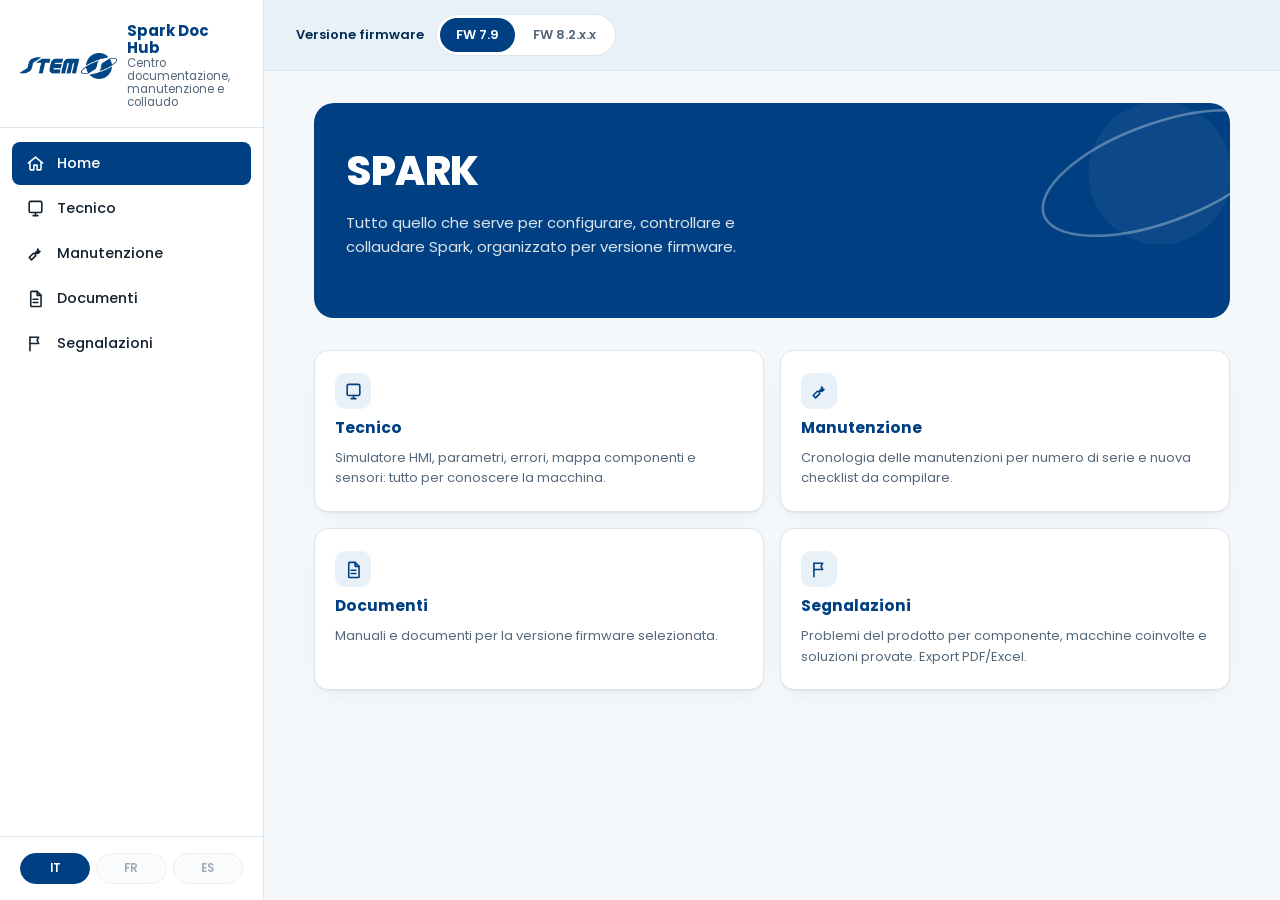
==== commit 79980f74: "Segnalazioni: elenco problemi del prodotto con soluzioni ed export Nuova sezione per raccogliere i p" ====
--- a/index.html
+++ b/index.html
@@ -56,6 +56,12 @@
         </span>
         <span data-i18n="nav_documents">Documenti</span>
       </button>
+      <button class="nav-item" data-view="issues">
+        <span class="nav-icon">
+          <svg viewBox="0 0 24 24" fill="none" stroke="currentColor" stroke-width="2" stroke-linecap="round" stroke-linejoin="round"><path d="M5 21V4"/><path d="M5 4h11l-2 4 2 4H5"/></svg>
+        </span>
+        <span data-i18n="nav_issues">Segnalazioni</span>
+      </button>
     </nav>
 
     <div class="sidebar-footer">
@@ -115,6 +121,11 @@
             <h3 data-i18n="nav_documents">Documenti</h3>
             <p>Manuali e documenti per la versione firmware selezionata.</p>
           </button>
+          <button class="module-card" data-goto="issues">
+            <span class="module-icon"><svg viewBox="0 0 24 24" fill="none" stroke="currentColor" stroke-width="2" stroke-linecap="round" stroke-linejoin="round"><path d="M5 21V4"/><path d="M5 4h11l-2 4 2 4H5"/></svg></span>
+            <h3 data-i18n="nav_issues">Segnalazioni</h3>
+            <p>Problemi del prodotto per componente, macchine coinvolte e soluzioni provate. Export PDF/Excel.</p>
+          </button>
         </div>
       </section>
 
@@ -147,9 +158,9 @@
             <span class="sim-mode-icon"><svg viewBox="0 0 24 24" fill="none" stroke="currentColor" stroke-width="2" stroke-linecap="round" stroke-linejoin="round"><path d="M12 3 2 20h20L12 3Z"/><path d="M12 10v4M12 17h.01"/></svg></span>
             <span data-i18n="sim_mode_errors">Errori</span>
           </button>
-          <button class="sim-mode-pill" data-sim-mode="sequence">
-            <span class="sim-mode-icon"><svg viewBox="0 0 24 24" fill="none" stroke="currentColor" stroke-width="2" stroke-linecap="round" stroke-linejoin="round"><path d="M9 6h11M9 12h11M9 18h11"/><path d="M4 6h.01M4 12h.01M4 18h.01"/></svg></span>
-            <span data-i18n="sim_mode_sequence">Logica di funzionamento</span>
+          <button class="sim-mode-pill" data-sim-mode="diagnostic">
+            <span class="sim-mode-icon"><svg viewBox="0 0 24 24" fill="none" stroke="currentColor" stroke-width="2" stroke-linecap="round" stroke-linejoin="round"><path d="M3 12h4l3-8 4 16 3-8h4"/></svg></span>
+            <span data-i18n="sim_mode_diagnostic">Diagnostica</span>
           </button>
         </div>
 
@@ -196,13 +207,13 @@
 
         <!-- Modalità: Parametri -->
         <div id="simParamsMode" style="display:none;">
-          <p class="map-intro" data-i18n="params_intro">Elenco parametri settabili da menu HMI: nome, default, min, max, risoluzione e descrizione completa.</p>
+          <p class="map-intro" data-i18n="params_intro">Parametri settabili da menu HMI. Tocca un parametro per vedere valori e descrizione.</p>
           <div class="param-list" id="paramList"></div>
         </div>
 
         <!-- Modalità: Errori -->
         <div id="simErrorsMode" style="display:none;">
-          <p class="map-intro" data-i18n="errors_intro">Codici di errore/allarme del sistema, tradotti in italiano. Cerca per codice o per parola.</p>
+          <p class="map-intro" data-i18n="errors_intro">Codici di errore/allarme del sistema, tradotti in italiano. Tocca un errore per aprire la sua scheda nella Diagnostica.</p>
           <div class="param-list" id="errorList"></div>
         </div>
 
@@ -216,23 +227,10 @@
 
             <div class="filter-chip-row" id="componentFilterRow">
               <button class="filter-chip active" data-cat="all" data-i18n="cat_all">Tutti</button>
-              <button class="filter-chip" data-cat="magnetici" data-i18n="cat_magnetici">Sensori magnetici</button>
-              <button class="filter-chip" data-cat="finecorsa" data-i18n="cat_finecorsa">Fine corsa</button>
-              <button class="filter-chip" data-cat="laser" data-i18n="cat_laser">Laser</button>
-              <button class="filter-chip" data-cat="potenziometri" data-i18n="cat_potenziometri">Potenziometri</button>
-              <button class="filter-chip" data-cat="angolari" data-i18n="cat_angolari">Sensori angolari</button>
-              <button class="filter-chip" data-cat="pressione" data-i18n="cat_pressione">Sensori di pressione</button>
-              <button class="filter-chip" data-cat="comandi" data-i18n="cat_comandi">Comandi / interfaccia</button>
-              <button class="filter-chip" data-cat="motori" data-i18n="cat_motori">Motori</button>
-              <button class="filter-chip" data-cat="attuatori" data-i18n="cat_attuatori">Attuatori</button>
-              <button class="filter-chip" data-cat="elettrovalvole" data-i18n="cat_elettrovalvole">Elettrovalvole</button>
-              <button class="filter-chip" data-cat="freni" data-i18n="cat_freni">Freni</button>
-              <button class="filter-chip" data-cat="illuminazione" data-i18n="cat_illuminazione">Illuminazione</button>
-              <button class="filter-chip" data-cat="alimentazione" data-i18n="cat_alimentazione">Alimentazione</button>
-              <button class="filter-chip" data-cat="segnalazione" data-i18n="cat_segnalazione">Segnalazione</button>
-              <button class="filter-chip" data-cat="comunicazione" data-i18n="cat_comunicazione">Comunicazione / identificazione</button>
-              <button class="filter-chip" data-cat="altrisensori" data-i18n="cat_altrisensori">Altri sensori</button>
-              <button class="filter-chip" data-cat="schede" data-i18n="cat_schede">Schede elettroniche</button>
+              <button class="filter-chip" data-cat="sensori" data-i18n="grp_sensori">Sensori</button>
+              <button class="filter-chip" data-cat="movimento" data-i18n="grp_movimento">Motori e attuatori</button>
+              <button class="filter-chip" data-cat="interfaccia" data-i18n="grp_interfaccia">Comandi e segnalazione</button>
+              <button class="filter-chip" data-cat="elettronica" data-i18n="grp_elettronica">Elettronica e alimentazione</button>
             </div>
 
             <div id="componentsContainer"></div>
@@ -254,6 +252,7 @@
                 <span data-i18n="see_on_map">Vedi sulla mappa</span>
               </button>
             </div>
+            <div id="componentIssuesBlock"></div>
             <div id="componentDetailFields"></div>
           </div>
 
@@ -288,6 +287,65 @@
           </div>
 
         </div>
+
+        <!-- Modalità: Diagnostica guidata -->
+        <div id="simDiagnosticMode" style="display:none;">
+
+          <!-- 1. Scelta Carico / Scarico -->
+          <div id="diagStartView">
+            <p class="map-intro" data-i18n="diag_intro">Parti dal codice errore segnalato oppure dal passaggio del ciclo in cui si verifica il problema.</p>
+
+            <h3 class="sub-heading" data-i18n="diag_from_error">Parto da un errore</h3>
+            <div class="search-box diag-search">
+              <svg viewBox="0 0 24 24" fill="none" stroke="currentColor" stroke-width="2" stroke-linecap="round" stroke-linejoin="round"><circle cx="11" cy="11" r="7"/><path d="m20 20-3.5-3.5"/></svg>
+              <input type="text" id="diagErrorSearch" data-i18n-placeholder="diag_error_search_placeholder" placeholder="Codice o parola (es. L200)" autocomplete="off">
+            </div>
+            <div id="diagErrorResults"></div>
+
+            <h3 class="sub-heading" data-i18n="diag_from_step">Parto da un passaggio</h3>
+            <div id="diagTypeTiles"></div>
+          </div>
+
+          <!-- Scheda errore -->
+          <div id="diagErrorView" style="display:none;">
+            <button class="back-to-list-btn" id="diagErrorBackBtn">
+              <svg viewBox="0 0 24 24" fill="none" stroke="currentColor" stroke-width="2" stroke-linecap="round" stroke-linejoin="round"><path d="M19 12H5"/><path d="m11 18-6-6 6-6"/></svg>
+              <span data-i18n="diag_back">Indietro</span>
+            </button>
+            <div class="view-header">
+              <h2 id="diagErrorTitle"></h2>
+              <p id="diagErrorSub"></p>
+            </div>
+            <div id="diagErrorFields"></div>
+          </div>
+
+          <!-- 2. Elenco passaggi -->
+          <div id="diagListView" style="display:none;">
+            <button class="back-to-list-btn" id="diagListBackBtn">
+              <svg viewBox="0 0 24 24" fill="none" stroke="currentColor" stroke-width="2" stroke-linecap="round" stroke-linejoin="round"><path d="M19 12H5"/><path d="m11 18-6-6 6-6"/></svg>
+              <span data-i18n="diag_back_to_choice">Torna alla scelta</span>
+            </button>
+            <div class="filter-chip-row" id="diagTypeRow">
+              <button class="filter-chip" data-diag-type="carico" data-i18n="sequence_carico">Carico</button>
+              <button class="filter-chip" data-diag-type="scarico" data-i18n="sequence_scarico">Scarico</button>
+            </div>
+            <div id="diagStepsContainer"></div>
+          </div>
+
+          <!-- 3. Scheda diagnostica del passaggio -->
+          <div id="diagStepView" style="display:none;">
+            <button class="back-to-list-btn" id="diagStepBackBtn">
+              <svg viewBox="0 0 24 24" fill="none" stroke="currentColor" stroke-width="2" stroke-linecap="round" stroke-linejoin="round"><path d="M19 12H5"/><path d="m11 18-6-6 6-6"/></svg>
+              <span data-i18n="diag_back_to_steps">Torna ai passaggi</span>
+            </button>
+            <div class="view-header">
+              <h2 id="diagStepTitle"></h2>
+              <p id="diagStepSub"></p>
+            </div>
+            <div id="diagStepFields"></div>
+          </div>
+
+        </div>
       </section>
 
       <!-- MANUTENZIONE -->
@@ -300,10 +358,16 @@
             <p data-i18n="checklist_intro">Cronologia delle manutenzioni già effettuate, organizzata per numero di serie (SN).</p>
           </div>
 
-          <a class="new-maint-btn" href="manutenzione-form.html">
-            <svg viewBox="0 0 24 24" fill="none" stroke="currentColor" stroke-width="2" stroke-linecap="round" stroke-linejoin="round"><path d="M12 5v14M5 12h14"/></svg>
-            <span data-i18n="new_maint_btn">Nuova manutenzione</span>
-          </a>
+          <div class="maint-actions">
+            <a class="new-maint-btn" href="manutenzione-form.html">
+              <svg viewBox="0 0 24 24" fill="none" stroke="currentColor" stroke-width="2" stroke-linecap="round" stroke-linejoin="round"><path d="M12 5v14M5 12h14"/></svg>
+              <span data-i18n="new_maint_btn">Nuova manutenzione</span>
+            </a>
+            <button type="button" class="new-maint-btn secondary" id="weightCalBtn">
+              <svg viewBox="0 0 24 24" fill="none" stroke="currentColor" stroke-width="2" stroke-linecap="round" stroke-linejoin="round"><path d="M12 3v18"/><path d="M5 7h14"/><path d="M5 7l-3 7a3 3 0 0 0 6 0Z"/><path d="M19 7l-3 7a3 3 0 0 0 6 0Z"/></svg>
+              <span data-i18n="new_weight_cal_btn">Taratura peso</span>
+            </button>
+          </div>
 
           <h3 class="sub-heading" data-i18n="sn_history_heading">S/N</h3>
           <div id="checklistContainer"></div>
@@ -361,12 +425,99 @@
         </div>
       </section>
 
+      <!-- SEGNALAZIONI (js/issues.js) -->
+      <section class="view" id="view-issues">
+        <!-- Elenco -->
+        <div id="issuesListView">
+          <div class="view-header">
+            <h2 data-i18n="nav_issues">Segnalazioni</h2>
+            <p>Problemi del prodotto collegati a componenti, errori e macchine, con le soluzioni provate. I dati restano su questo dispositivo: usa «Backup» per salvarli.</p>
+          </div>
+          <div class="iss-actions">
+            <button type="button" class="new-maint-btn" id="issueNewBtn">
+              <svg viewBox="0 0 24 24" fill="none" stroke="currentColor" stroke-width="2" stroke-linecap="round" stroke-linejoin="round"><path d="M12 5v14M5 12h14"/></svg>
+              <span>Nuova segnalazione</span>
+            </button>
+          </div>
+          <div class="iss-summary" id="issuesSummary"></div>
+
+          <div class="search-box">
+            <svg viewBox="0 0 24 24" fill="none" stroke="currentColor" stroke-width="2" stroke-linecap="round" stroke-linejoin="round"><circle cx="11" cy="11" r="7"/><path d="m20 20-3.5-3.5"/></svg>
+            <input type="text" id="issueSearch" placeholder="Cerca per titolo, componente, errore, S/N…" autocomplete="off">
+          </div>
+          <div class="iss-filter-bar">
+            <div class="filter-chip-row" id="issueStatusRow">
+              <button class="filter-chip active" data-issue-status="open">Aperte</button>
+              <button class="filter-chip" data-issue-status="closed">Chiuse</button>
+              <button class="filter-chip" data-issue-status="all">Tutte</button>
+            </div>
+            <div class="iss-selects">
+              <select id="issueFilterSeverity" class="iss-input">
+                <option value="">Tutte le gravità</option>
+                <option value="bloccante">Bloccante</option>
+                <option value="alta">Alta</option>
+                <option value="media">Media</option>
+                <option value="bassa">Bassa</option>
+              </select>
+              <select id="issueFilterComponent" class="iss-input"></select>
+            </div>
+          </div>
+          <div class="iss-list-head">
+            <span id="issuesCount"></span>
+            <div class="filter-chip-row" id="issueGroupRow">
+              <button class="filter-chip active" data-issue-group="list">Elenco</button>
+              <button class="filter-chip" data-issue-group="component">Per componente</button>
+            </div>
+          </div>
+          <div id="issuesContainer"></div>
+
+          <h3 class="sub-heading">Esporta e backup</h3>
+          <p class="iss-muted">Report ed Excel contengono le segnalazioni filtrate qui sopra. Il backup contiene tutto.</p>
+          <div class="iss-export">
+            <button type="button" class="new-maint-btn secondary" id="issueExportPdf">Report PDF</button>
+            <button type="button" class="new-maint-btn secondary" id="issueExportCsv">Excel (CSV)</button>
+            <button type="button" class="new-maint-btn secondary" id="issueExportJson">Backup (.json)</button>
+            <label class="new-maint-btn secondary">
+              <input type="file" id="issueImportInput" accept=".json,application/json" hidden>
+              Importa backup
+            </label>
+          </div>
+        </div>
+
+        <!-- Scheda segnalazione -->
+        <div id="issueDetailView" style="display:none;">
+          <button class="back-to-list-btn" id="issueDetailBackBtn">
+            <svg viewBox="0 0 24 24" fill="none" stroke="currentColor" stroke-width="2" stroke-linecap="round" stroke-linejoin="round"><path d="M19 12H5"/><path d="m11 18-6-6 6-6"/></svg>
+            <span>Torna alle segnalazioni</span>
+          </button>
+          <div class="view-header">
+            <h2 id="issueDetailTitle"></h2>
+            <p id="issueDetailSub"></p>
+          </div>
+          <div id="issueDetailFields"></div>
+        </div>
+
+        <!-- Nuova / modifica -->
+        <div id="issueFormView" style="display:none;">
+          <button class="back-to-list-btn" id="issueFormBackBtn">
+            <svg viewBox="0 0 24 24" fill="none" stroke="currentColor" stroke-width="2" stroke-linecap="round" stroke-linejoin="round"><path d="M19 12H5"/><path d="m11 18-6-6 6-6"/></svg>
+            <span>Annulla</span>
+          </button>
+          <div class="view-header">
+            <h2 id="issueFormTitle">Nuova segnalazione</h2>
+          </div>
+          <div id="issueFormFields"></div>
+        </div>
+      </section>
+
     </div>
   </div>
 </div>
 
 <script src="js/data.js"></script>
 <script src="js/storage.js"></script>
+<script src="js/fleet.js"></script>
+<script src="js/issues.js"></script>
 <script src="js/app.js"></script>
 <script>
   if ("serviceWorker" in navigator) {
--- a/css/style.css
+++ b/css/style.css
@@ -1964,7 +1964,6 @@
   margin: 0;
 }
 
-.code-list > .param-row:nth-child(even) { background: #f6f9fc; }
 .code-list > .param-row:last-child { border-bottom: none; }
 
 .code-list .param-question {
@@ -2003,6 +2002,77 @@
 }
 .error-section-title:first-child { margin-top: 0; }
 
+/* -------------------------------------------------------------------
+   LISTE UNIFORMI (Componenti, Errori, Parametri) — 16/10/2026
+   Un riquadro per gruppo, righe separate da una linea:
+   "CODICE — descrizione" + sottotitolo grigio; riga aperta con sfondo tinta.
+   ------------------------------------------------------------------- */
+.code-list .param-question,
+.list-row {
+  padding: 12px 14px 12px 16px;
+  min-height: 56px;
+}
+.code-list .param-q-left { gap: 2px; }
+
+.list-row {
+  width: 100%;
+  display: flex;
+  align-items: center;
+  justify-content: space-between;
+  gap: 12px;
+  border: none;
+  border-bottom: 1px solid var(--line);
+  background: transparent;
+  text-align: left;
+  font-family: inherit;
+  cursor: pointer;
+}
+.code-list > .list-row:last-child { border-bottom: none; }
+.list-row:hover { background: var(--paper); }
+
+.list-row .chev,
+.relation-link .chev {
+  width: 16px;
+  height: 16px;
+  flex-shrink: 0;
+  color: var(--brand-mid);
+}
+
+.row-title,
+.error-headline {
+  font-size: 14px;
+  font-weight: 600;
+  color: var(--ink);
+  line-height: 1.4;
+}
+.row-code,
+.code-list .param-name { color: var(--brand); font-weight: 700; }
+.code-list .param-name { font-size: 14px; }
+.error-desc { font-weight: 500; }
+.row-sub {
+  font-size: 12.5px;
+  color: var(--ink-soft);
+  line-height: 1.4;
+}
+
+/* Riga aperta: domanda e dettaglio sullo stesso sfondo tinta */
+.code-list > .param-row.open { background: var(--tint); }
+.code-list > .param-row.open .param-answer { background: var(--tint); border-top: none; }
+.code-list .param-answer > :first-child { margin-top: 0; }
+.code-list .param-answer .param-p { color: var(--ink); }
+.code-list .param-answer .relation-block { border-top: none; padding-top: 0; margin-top: 4px; }
+
+/* Parametri: valori su una riga sola, visibili solo a riga aperta */
+.param-values {
+  margin: 0 16px 10px;
+  font-size: 13px;
+  color: var(--ink-soft);
+  line-height: 1.5;
+}
+.param-values strong { color: var(--ink); font-weight: 600; }
+.param-values .pv-default { color: var(--brand); font-weight: 700; }
+.param-values .pv-unit { color: var(--ink); }
+
 /* Relazioni componenti ↔ parametri ↔ errori (dettaglio errore e dettaglio componente) */
 .relation-block {
   margin-top: 14px;
@@ -2044,6 +2114,11 @@
   gap: 6px;
 }
 .relation-link {
+  display: flex;
+  align-items: center;
+  justify-content: space-between;
+  gap: 10px;
+  min-height: 46px;
   text-align: left;
   border: 1px solid var(--line);
   background: var(--paper-raised);
@@ -2056,6 +2131,33 @@
 }
 .relation-chip:hover,
 .relation-link:hover { background: var(--tint); }
+.relation-link .rel-text { color: var(--ink); font-weight: 600; }
+/* Relazioni diagnostiche validate (Fase 9.5B): descrizioni in peso normale,
+   codice / numero di passaggio in evidenza */
+.err-diag-block .relation-link .rel-text,
+.diag-validated .relation-link .rel-text { font-weight: 400; line-height: 1.45; }
+.err-diag-block .relation-link .row-code,
+.diag-validated .relation-link .row-code { font-weight: 700; }
+.code-list .relation-link:hover { background: var(--paper); }
+
+/* Diagnostica guidata */
+.diag-errors-hint {
+  font-size: 12px;
+  line-height: 1.5;
+  color: var(--ink-soft);
+  margin: 0 0 4px;
+}
+.relation-block.diag-nested {
+  margin-top: 10px;
+  padding-top: 10px;
+  border-top: 1px dashed var(--line);
+}
+.relation-block.diag-nested .relation-label {
+  text-transform: none;
+  letter-spacing: 0;
+  font-size: 12.5px;
+  color: var(--brand);
+}
 
 /* Utilizzo nella logica (scheda componente) */
 .relation-group-title {
@@ -2122,3 +2224,362 @@
   border: 1px solid var(--line);
   display: block;
 }
+
+/* -------------------------------------------------------------------
+   SCHEDA COMPONENTE (Tecnico → Componenti → dettaglio)
+   Intestazione con badge, scheda rapida, schede Configura/Ciclo/Errori/Doc
+   ------------------------------------------------------------------- */
+#componentDetailView .view-header { margin-bottom: 14px; }
+.cd-id { display: block; font-size: 30px; font-weight: 700; line-height: 1.05; }
+.cd-name { display: block; font-size: 16px; font-weight: 600; color: var(--ink); margin-top: 4px; }
+.cd-badges { display: flex; flex-wrap: wrap; gap: 6px; margin-top: 2px; }
+.cd-badge { font-size: 11.5px; font-weight: 600; padding: 4px 10px; border-radius: 999px; background: var(--tint); color: var(--brand); }
+.cd-badge.ok { background: #e4f4ec; color: var(--ok); }
+
+.cd-card { background: var(--paper-raised); border: 1px solid var(--line); border-radius: var(--radius-md); overflow: hidden; margin-bottom: 12px; }
+.cd-facts { display: grid; grid-template-columns: 1fr 1fr; gap: 1px; background: var(--line); }
+.cd-fact { background: var(--paper-raised); padding: 10px 14px; min-width: 0; }
+.cd-fact.wide { grid-column: 1 / -1; }
+.cd-k { display: block; font-size: 10.5px; font-weight: 700; text-transform: uppercase; letter-spacing: 0.04em; color: var(--ink-soft); }
+.cd-v { display: block; font-size: 14px; font-weight: 600; color: var(--ink); margin-top: 2px; overflow-wrap: anywhere; }
+.cd-func { padding: 12px 14px; font-size: 14px; line-height: 1.5; color: var(--ink); border-top: 1px solid var(--line); }
+.cd-func.solo { border-top: none; }
+
+.cd-tabs {
+  position: sticky; top: 0; z-index: 5;
+  display: flex; gap: 6px;
+  margin: 4px -4px 0; padding: 8px 4px;
+  background: var(--paper);
+  border-bottom: 1px solid var(--line);
+}
+@media (max-width: 860px) { .cd-tabs { top: var(--topbar-h); } }
+.cd-tab {
+  flex: 1 1 0; min-width: 0;
+  border: 1px solid var(--line); background: var(--paper-raised);
+  border-radius: 999px; padding: 8px 6px;
+  font-size: 12.5px; font-weight: 600; color: var(--ink-soft);
+  white-space: nowrap;
+}
+.cd-tab.on { background: var(--brand); border-color: var(--brand); color: #fff; }
+.cd-n { display: inline-block; min-width: 18px; padding: 0 5px; margin-left: 4px; border-radius: 999px; background: var(--tint); color: var(--brand); font-size: 11px; }
+.cd-tab.on .cd-n { background: rgba(255,255,255,0.25); color: #fff; }
+.cd-panel { display: none; padding-top: 12px; }
+.cd-panel.on { display: block; }
+.cd-panel > .relation-block { border-top: none; margin-top: 4px; padding-top: 0; }
+/* Collegamenti elettrici (scheda rapida + scheda Pin) */
+.cd-cable { display: block; }
+.cd-cable + .cd-cable { margin-top: 6px; }
+.cd-cable-name { display: block; }
+.cd-cable-conn { display: inline-block; margin-top: 3px; padding: 1px 8px; border-radius: 999px; background: var(--tint); color: var(--brand); font-size: 12px; font-weight: 700; }
+.cd-pins { margin-bottom: 10px; }
+.cd-pins-head { display: flex; flex-wrap: wrap; align-items: baseline; gap: 4px 10px; padding: 10px 14px; border-bottom: 1px solid var(--line); background: var(--tint); }
+.cd-pins-conn { font-size: 14px; font-weight: 700; color: var(--brand); }
+.cd-pins-cable { font-size: 12px; color: var(--ink-soft); }
+.cd-pin-table { width: 100%; border-collapse: collapse; font-size: 13px; table-layout: fixed; }
+.cd-pin-table th:nth-child(1) { width: 15%; }
+.cd-pin-table th:nth-child(2) { width: 24%; }
+.cd-pin-table th:nth-child(4) { width: 24%; }
+.cd-pin-table th { text-align: left; font-size: 10.5px; font-weight: 700; text-transform: uppercase; letter-spacing: 0.04em; color: var(--ink-soft); padding: 8px 14px 6px; }
+.cd-pin-table td { padding: 7px 14px; border-top: 1px solid var(--line); vertical-align: top; color: var(--ink); }
+.cd-pin-n { font-weight: 700; font-variant-numeric: tabular-nums; }
+.cd-pin-to { font-weight: 600; font-variant-numeric: tabular-nums; overflow-wrap: anywhere; }
+.cd-pin-note { display: block; font-size: 11.5px; color: var(--ink-soft); margin-top: 1px; }
+.cd-pin-sig { color: var(--ink-soft); font-weight: 600; }
+.cd-wire { display: inline-flex; align-items: center; gap: 6px; font-weight: 600; white-space: nowrap; }
+.cd-wire-dot { width: 12px; height: 12px; border-radius: 50%; border: 1px solid rgba(20, 33, 46, 0.35); flex: none; }
+.cd-pin-foot { font-size: 11.5px; color: var(--ink-soft); margin: 2px 2px 0; line-height: 1.4; }
+.cd-sec { display: block; font-size: 11px; font-weight: 700; text-transform: uppercase; letter-spacing: 0.05em; color: var(--ink-soft); margin: 4px 2px 8px; }
+.cd-sec.inner { margin: 12px 14px 0; }
+
+/* Configura */
+.cd-step { display: flex; gap: 12px; padding: 14px; }
+.cd-step + .cd-step { border-top: 1px solid var(--line); }
+.cd-step-letter { flex: 0 0 34px; height: 34px; border-radius: 9px; background: var(--brand); color: #fff; font-weight: 700; display: grid; place-items: center; }
+.cd-step-body { font-size: 14px; line-height: 1.5; }
+.cd-step-title { display: block; font-size: 12px; color: var(--ink-soft); }
+.cd-step-val { display: block; font-size: 18px; font-weight: 700; color: var(--ok); margin: 1px 0 6px; }
+.cd-leds { display: flex; flex-wrap: wrap; gap: 6px 14px; font-size: 12px; color: var(--ink-soft); }
+.cd-led { display: inline-flex; align-items: center; gap: 6px; }
+.cd-dot { width: 12px; height: 12px; border-radius: 50%; }
+.cd-dot.g { background: #2fbf71; box-shadow: 0 0 6px #2fbf71; }
+.cd-dot.y { background: #f2c200; box-shadow: 0 0 6px #f2c200; }
+.cd-dot.off { background: #cfd6dd; }
+.cd-dot.blink { animation: cd-blink 1s steps(2, start) infinite; }
+@keyframes cd-blink { to { visibility: hidden; } }
+@media (prefers-reduced-motion: reduce) { .cd-dot.blink { animation: none; opacity: 0.55; } }
+.cd-warn { background: #fdf1e7; color: #b4540a; border-radius: 12px; padding: 10px 12px; font-size: 12.5px; line-height: 1.45; margin-bottom: 12px; }
+
+/* Ciclo */
+.cd-flow-row, .cd-err {
+  display: flex; align-items: flex-start; gap: 10px; width: 100%;
+  text-align: left; background: none; border: none; border-bottom: 1px solid var(--line);
+  padding: 12px 14px; color: var(--ink);
+}
+.cd-flow-row:last-child, .cd-err:last-child { border-bottom: none; }
+.cd-flow-row:hover, .cd-err:hover { background: var(--tint); }
+.cd-phase { flex: 0 0 64px; font-size: 10.5px; font-weight: 700; text-transform: uppercase; text-align: center; border-radius: 6px; padding: 3px 0; line-height: 1.35; }
+.cd-phase.carico { background: #e4f4ec; color: var(--ok); }
+.cd-phase.scarico { background: #fdeee6; color: #c2410c; }
+.cd-flow-text { flex: 1; min-width: 0; }
+.cd-flow-what { display: block; font-size: 13.5px; font-weight: 600; line-height: 1.45; }
+.cd-flow-what.clamp { font-weight: 500; display: -webkit-box; -webkit-line-clamp: 3; -webkit-box-orient: vertical; overflow: hidden; }
+.cd-flow-why { display: block; font-size: 12.5px; color: var(--ink-soft); margin-top: 3px; line-height: 1.45; }
+.cd-flow-why code, .cd-list code { font-size: 11.5px; background: var(--tint); color: var(--brand); padding: 1px 5px; border-radius: 4px; }
+.cd-go { color: var(--ink-soft); font-size: 18px; line-height: 1; align-self: center; }
+.cd-details summary { padding: 12px 14px; font-size: 13px; font-weight: 600; color: var(--brand-mid); cursor: pointer; }
+.cd-list { margin: 0; padding: 0 14px 12px 32px; font-size: 13.5px; line-height: 1.55; color: var(--ink); }
+.cd-list li + li { margin-top: 6px; }
+.cd-sec.inner + .cd-list { padding-top: 8px; }
+
+/* Errori */
+.cd-err-code { flex: 0 0 auto; font-weight: 700; font-size: 13px; color: #b42318; background: #fdecea; border-radius: 6px; padding: 3px 7px; }
+.cd-err-txt { flex: 1; font-size: 13px; line-height: 1.45; }
+
+/* Manutenzione → cartella S/N: scheda dati dello SPARK (js/fleet.js) */
+.sn-unit-card {
+  background: var(--paper-raised);
+  border: 1px solid var(--line);
+  border-radius: var(--radius-md);
+  padding: 6px 16px;
+  margin-bottom: 14px;
+}
+.sn-unit-row {
+  display: flex;
+  justify-content: space-between;
+  gap: 12px;
+  padding: 8px 0;
+  border-bottom: 1px solid var(--line);
+  font-size: 13.5px;
+}
+.sn-unit-row:last-child { border-bottom: none; }
+.sn-unit-label { color: var(--ink-soft); flex-shrink: 0; }
+.sn-unit-value { color: var(--ink); font-weight: 600; text-align: right; overflow-wrap: anywhere; }
+#snFolderFiles .new-maint-btn { margin-bottom: 16px; }
+
+/* Manutenzione: pulsanti "Nuova manutenzione" + "Taratura peso" */
+.maint-actions {
+  display: grid;
+  grid-template-columns: 2fr 1fr;
+  gap: 10px;
+  margin-bottom: 22px;
+}
+.maint-actions .new-maint-btn { margin-bottom: 0; }
+@media (max-width: 480px) {
+  .maint-actions { grid-template-columns: 1fr; }
+}
+.new-maint-btn.secondary {
+  background: var(--paper-raised);
+  color: var(--brand);
+  border: 1.5px solid var(--brand);
+}
+.new-maint-btn.secondary:hover { background: var(--brand); color: #fff; }
+button.new-maint-btn { font-family: inherit; border: none; cursor: pointer; width: 100%; }
+button.new-maint-btn.secondary { border: 1.5px solid var(--brand); }
+
+/* Procedure guidate: campi da compilare dentro i passaggi */
+.proc-fields { display: flex; flex-wrap: wrap; gap: 10px; margin-top: 2px; }
+.proc-field {
+  display: flex; flex-direction: column; gap: 4px;
+  flex: 1 1 170px; max-width: 260px;
+}
+.proc-field-label { font-size: 11.5px; font-weight: 700; color: var(--brand); }
+.proc-field-input {
+  display: flex; align-items: center;
+  border: 1.5px solid var(--line); border-radius: var(--radius-sm);
+  background: var(--paper-raised); padding: 0 12px;
+}
+.proc-field-input:focus-within { border-color: var(--brand); }
+.proc-field-input input {
+  flex: 1; min-width: 0; border: none; outline: none; background: transparent;
+  font-family: inherit; font-size: 16px; font-weight: 600; color: var(--ink); padding: 10px 0;
+}
+.proc-field-unit { font-size: 13px; font-weight: 600; color: var(--ink-soft); padding-left: 6px; }
+.proc-msg { font-size: 12.5px; font-weight: 500; border-radius: var(--radius-sm); padding: 8px 12px; margin-top: 10px; }
+.proc-msg:empty { display: none; }
+.proc-msg.warn { background: #fdf5e6; color: #8a5a12; border: 1px solid #f0d9a8; }
+.proc-msg.err { background: #fceaea; color: #b03333; border: 1px solid #f3c3c3; }
+.proc-result { display: grid; grid-template-columns: 1fr 1fr; gap: 10px; max-width: 420px; }
+.proc-result-item {
+  background: var(--brand); color: #fff; border-radius: var(--radius-sm);
+  padding: 12px 14px; display: flex; flex-direction: column; gap: 2px;
+}
+.proc-result-label { font-size: 11px; font-weight: 700; letter-spacing: 0.03em; opacity: 0.85; }
+.proc-result-value { font-size: 24px; font-weight: 700; font-variant-numeric: tabular-nums; }
+.proc-result-value.empty { opacity: 0.55; }
+.proc-reset-btn {
+  display: block; margin-top: 10px; background: none; border: none; padding: 4px 0;
+  font-family: inherit; font-size: 12.5px; font-weight: 600; color: var(--ink-soft);
+  text-decoration: underline; cursor: pointer;
+}
+
+/* Diagnostica → Parto da un errore (riorganizzazione Errori/Logica) */
+.diag-search { margin: 4px 0 10px; }
+#diagErrorResults { margin-bottom: 18px; }
+#diagErrorResults .relation-block.diag-error-hits { margin-top: 0; padding-top: 0; border-top: none; }
+.diag-error-hits > .relation-label { display: none; }
+.diag-error-hits .relation-link .rel-text { font-weight: 400; line-height: 1.45; }
+.diag-error-hits .relation-link .row-code { font-weight: 700; }
+#diagStartView .sub-heading { margin-top: 18px; }
+/* Lista Errori: righe che aprono la scheda (niente apertura a fisarmonica) */
+#errorList .param-question { cursor: pointer; }
+#errorList .chev-right { transform: none !important; }
+
+/* -------------------------------------------------------------------
+   SEGNALAZIONI (js/issues.js)
+   ------------------------------------------------------------------- */
+.iss-actions { margin-bottom: 16px; }
+.iss-actions .new-maint-btn { margin-bottom: 0; }
+
+.iss-summary { display: grid; grid-template-columns: repeat(4, 1fr); gap: 10px; margin-bottom: 18px; }
+.iss-stat { background: var(--paper-raised); border: 1px solid var(--line); border-radius: var(--radius-md); padding: 12px 14px; display: flex; flex-direction: column; gap: 2px; }
+.iss-stat strong { font-size: 22px; color: var(--brand); line-height: 1.1; }
+.iss-stat span { font-size: 12px; color: var(--ink-soft); }
+.iss-stat.sev-bloccante strong { color: #b42318; }
+.iss-stat.sev-alta strong { color: #c2570c; }
+@media (max-width: 560px) { .iss-summary { grid-template-columns: repeat(2, 1fr); } }
+
+.iss-input {
+  font-family: inherit; font-size: 14px; color: var(--ink);
+  background: var(--paper-raised); border: 1px solid var(--line); border-radius: var(--radius-sm);
+  padding: 9px 11px; width: 100%; box-sizing: border-box;
+}
+.iss-input:focus { outline: 2px solid var(--brand-mid); outline-offset: -1px; }
+textarea.iss-input { resize: vertical; line-height: 1.45; }
+
+.iss-filter-bar { display: flex; flex-wrap: wrap; align-items: flex-start; justify-content: space-between; gap: 10px; }
+.iss-filter-bar .filter-chip-row { margin-bottom: 10px; }
+.iss-selects { display: flex; gap: 8px; flex-wrap: wrap; margin-bottom: 10px; }
+.iss-selects .iss-input { width: auto; min-width: 160px; padding: 7px 10px; font-size: 13px; }
+@media (max-width: 560px) { .iss-selects { width: 100%; } .iss-selects .iss-input { flex: 1; min-width: 0; } }
+
+.iss-list-head { display: flex; align-items: center; justify-content: space-between; gap: 10px; flex-wrap: wrap; margin: 4px 0 12px; }
+.iss-list-head > span { font-size: 13px; color: var(--ink-soft); font-weight: 600; }
+.iss-list-head .filter-chip-row { margin-bottom: 0; }
+
+.iss-tile {
+  width: 100%; display: flex; align-items: stretch; gap: 12px; text-align: left;
+  background: var(--paper-raised); border: 1px solid var(--line); border-radius: var(--radius-md);
+  padding: 0 14px 0 0; margin-bottom: 10px; overflow: hidden; font-family: inherit; cursor: pointer;
+  transition: border-color 0.15s ease;
+}
+.iss-tile:hover { border-color: var(--brand-mid); }
+.iss-tile.closed { opacity: 0.65; }
+.iss-tile .procedure-tile-arrow { align-self: center; }
+.iss-sev-bar { flex: 0 0 5px; background: var(--line); }
+.iss-tile-body { flex: 1; min-width: 0; display: flex; flex-direction: column; gap: 6px; padding: 13px 0; }
+.iss-tile-top { display: flex; flex-wrap: wrap; align-items: center; gap: 6px; }
+.iss-tile-title { font-size: 15px; font-weight: 700; color: var(--ink); overflow-wrap: anywhere; }
+.iss-tile-meta { font-size: 12.5px; color: var(--ink-soft); }
+.iss-num { font-size: 12.5px; font-weight: 700; color: var(--brand); }
+.iss-num.big { font-size: inherit; margin-right: 4px; }
+
+.iss-badge { font-size: 11px; font-weight: 600; padding: 3px 9px; border-radius: 999px; background: var(--tint); color: var(--brand); white-space: nowrap; }
+.iss-badge.type { background: #f1ecfb; color: #5b3aa6; }
+.sev-bloccante.iss-badge { background: #b42318; color: #fff; }
+.sev-alta.iss-badge { background: #fde2cc; color: #9a3c00; }
+.sev-media.iss-badge { background: #fff1c2; color: #7a5a00; }
+.sev-bassa.iss-badge { background: #eef1f4; color: var(--ink-soft); }
+.iss-sev-bar.sev-bloccante, .iss-sev-dot.sev-bloccante { background: #b42318; }
+.iss-sev-bar.sev-alta, .iss-sev-dot.sev-alta { background: #e8711c; }
+.iss-sev-bar.sev-media, .iss-sev-dot.sev-media { background: #e5b400; }
+.iss-sev-bar.sev-bassa, .iss-sev-dot.sev-bassa { background: #b8c3ce; }
+.st-aperta.iss-badge { background: #fdecea; color: #b42318; }
+.st-analisi.iss-badge { background: #e9f1f8; color: var(--brand); }
+.st-soluzione.iss-badge { background: #fff4e0; color: #9a5b00; }
+.st-verificata.iss-badge { background: #e4f4ec; color: var(--ok); }
+.st-chiusa.iss-badge { background: #eef1f4; color: var(--ink-soft); }
+
+.iss-chips { display: flex; flex-wrap: wrap; gap: 6px; }
+.iss-chip {
+  display: inline-flex; align-items: center; gap: 5px; font-family: inherit;
+  font-size: 12px; font-weight: 600; color: var(--ink); background: var(--paper); border: 1px solid var(--line);
+  border-radius: 999px; padding: 4px 10px; white-space: nowrap; max-width: 100%;
+}
+.iss-chip small { font-weight: 400; color: var(--ink-soft); overflow: hidden; text-overflow: ellipsis; }
+.iss-chip.more { color: var(--ink-soft); }
+.iss-chip.link, .iss-chip.option, .iss-chip.picked { cursor: pointer; }
+.iss-chip.link:hover, .iss-chip.option:hover { border-color: var(--brand-mid); }
+.iss-chip.option.on, .iss-chip.picked { background: var(--brand); border-color: var(--brand); color: #fff; }
+.iss-chip.option.on small, .iss-chip.picked small { color: rgba(255, 255, 255, 0.8); }
+
+.iss-group-head { display: flex; justify-content: space-between; gap: 10px; align-items: baseline; margin-top: 22px; }
+.iss-group-count { font-weight: 600; text-transform: none; letter-spacing: 0; }
+
+.iss-export { display: grid; grid-template-columns: repeat(4, 1fr); gap: 10px; margin-bottom: 24px; }
+.iss-export .new-maint-btn { margin-bottom: 0; cursor: pointer; padding: 11px 12px; font-size: 13px; }
+@media (max-width: 700px) { .iss-export { grid-template-columns: repeat(2, 1fr); } }
+
+.iss-muted { font-size: 13px; color: var(--ink-soft); margin: 0 0 12px; }
+.iss-section { margin-bottom: 8px; }
+.iss-desc { font-size: 14px; line-height: 1.55; margin: 0 0 16px; overflow-wrap: anywhere; }
+.iss-status-row { display: flex; align-items: center; gap: 12px; margin-bottom: 18px; }
+.iss-status-row label { font-size: 13px; font-weight: 600; color: var(--ink-soft); }
+.iss-status-row .iss-input { width: auto; min-width: 200px; }
+.iss-err { display: flex; gap: 10px; align-items: flex-start; padding: 8px 0; border-bottom: 1px solid var(--line); }
+
+.iss-sol { background: var(--paper-raised); border: 1px solid var(--line); border-left: 4px solid #b8c3ce; border-radius: var(--radius-sm); padding: 10px 12px; margin-bottom: 10px; }
+.iss-sol.out-funziona { border-left-color: var(--ok); }
+.iss-sol.out-parziale { border-left-color: #e5b400; }
+.iss-sol.out-nonfunziona { border-left-color: #b42318; }
+.iss-sol-text { font-size: 14px; line-height: 1.5; overflow-wrap: anywhere; }
+.iss-sol-foot { display: flex; flex-wrap: wrap; justify-content: space-between; align-items: center; gap: 8px; margin-top: 8px; }
+.iss-sol-date { font-size: 12px; color: var(--ink-soft); }
+.iss-outcome-row { display: flex; flex-wrap: wrap; gap: 5px; align-items: center; }
+.iss-outcome { font-family: inherit; font-size: 11.5px; font-weight: 600; padding: 4px 9px; border-radius: 999px; border: 1px solid var(--line); background: var(--paper); color: var(--ink-soft); cursor: pointer; }
+.iss-outcome.active.out-daprovare { background: var(--brand); border-color: var(--brand); color: #fff; }
+.iss-outcome.active.out-funziona { background: var(--ok); border-color: var(--ok); color: #fff; }
+.iss-outcome.active.out-parziale { background: #e5b400; border-color: #e5b400; color: #14212e; }
+.iss-outcome.active.out-nonfunziona { background: #b42318; border-color: #b42318; color: #fff; }
+.iss-icon-btn { background: none; border: none; color: var(--ink-soft); padding: 4px; cursor: pointer; display: inline-flex; }
+.iss-icon-btn svg { width: 16px; height: 16px; }
+.iss-icon-btn:hover { color: #b42318; }
+.iss-sol-add { display: flex; flex-direction: column; gap: 8px; margin-top: 4px; }
+.iss-sol-add .new-maint-btn { margin-bottom: 0; align-self: flex-start; padding: 10px 18px; }
+
+.iss-detail-actions { display: grid; grid-template-columns: 1fr 1fr; gap: 10px; margin: 26px 0 10px; }
+.iss-detail-actions .new-maint-btn { margin-bottom: 0; }
+.new-maint-btn.danger { background: var(--paper-raised); color: #b42318; border: 1.5px solid #b42318; }
+.new-maint-btn.danger:hover { background: #b42318; color: #fff; }
+button.new-maint-btn.danger { border: 1.5px solid #b42318; }
+label.new-maint-btn { cursor: pointer; }
+
+/* Form */
+.iss-field { display: flex; flex-direction: column; gap: 6px; margin-bottom: 18px; }
+.iss-field > span:first-child { font-size: 13px; font-weight: 700; color: var(--ink); }
+.iss-field-grid { display: grid; grid-template-columns: repeat(4, 1fr); gap: 10px; }
+@media (max-width: 700px) { .iss-field-grid { grid-template-columns: 1fr 1fr; } }
+.iss-picked { display: flex; flex-wrap: wrap; gap: 6px; min-height: 26px; align-items: center; }
+.iss-picker-search { margin-bottom: 4px; }
+.iss-picker { display: flex; flex-wrap: wrap; gap: 6px; max-height: 230px; overflow-y: auto; padding: 4px 2px; }
+.iss-picker-group { width: 100%; font-size: 11px; font-weight: 700; text-transform: uppercase; letter-spacing: 0.04em; color: var(--ink-soft); margin-top: 6px; }
+.iss-picker-group:first-child { margin-top: 0; }
+.iss-err-option {
+  width: 100%; display: flex; gap: 10px; align-items: flex-start; text-align: left; font-family: inherit; cursor: pointer;
+  background: var(--paper-raised); border: 1px solid var(--line); border-radius: var(--radius-sm); padding: 8px 10px;
+}
+.iss-err-option.on { border-color: var(--brand); background: var(--tint); }
+.iss-photos { display: flex; flex-wrap: wrap; gap: 8px; }
+.iss-photo { position: relative; display: block; width: 96px; height: 96px; border-radius: var(--radius-sm); overflow: hidden; border: 1px solid var(--line); }
+.iss-photo img { width: 100%; height: 100%; object-fit: cover; display: block; }
+.iss-photo-del { position: absolute; top: 4px; right: 4px; width: 24px; height: 24px; border-radius: 50%; border: none; background: rgba(20, 33, 46, 0.75); color: #fff; font-size: 16px; line-height: 1; cursor: pointer; }
+.iss-photo-btn { align-self: flex-start; margin: 4px 0 0; padding: 10px 18px; }
+
+/* Scheda componente: riquadro segnalazioni */
+.iss-comp-block { border: 1px solid var(--line); background: var(--paper-raised); border-radius: var(--radius-md); padding: 10px 14px; margin-bottom: 16px; }
+.iss-comp-block.has { border-color: #f3b6ae; background: #fff7f6; }
+.iss-comp-head { display: flex; justify-content: space-between; align-items: center; gap: 10px; flex-wrap: wrap; font-size: 13.5px; font-weight: 600; }
+.iss-comp-block.has .iss-comp-head > span { color: #b42318; }
+.iss-mini { width: 100%; display: flex; align-items: center; gap: 8px; text-align: left; font-family: inherit; background: none; border: none; border-top: 1px solid var(--line); padding: 9px 0; margin-top: 8px; cursor: pointer; font-size: 13.5px; color: var(--ink); }
+.iss-mini + .iss-mini { margin-top: 0; }
+.iss-mini:hover .iss-mini-title { color: var(--brand); }
+.iss-sev-dot { width: 9px; height: 9px; border-radius: 50%; flex-shrink: 0; }
+.iss-mini-num { font-weight: 700; color: var(--brand); }
+.iss-mini-title { overflow: hidden; text-overflow: ellipsis; white-space: nowrap; }
+.iss-link { background: none; border: none; font-family: inherit; color: var(--brand); font-weight: 600; font-size: 13px; padding: 6px 0 0; cursor: pointer; text-decoration: underline; }
+.iss-map-actions { display: flex; flex-wrap: wrap; gap: 10px; align-items: center; margin-top: 10px; }
+.iss-map-actions .iss-link { padding: 0; }
+
+/* Mappa: componente con segnalazioni aperte */
+.map-hotspot.has-issue { background: rgba(180, 35, 24, 0.85); box-shadow: 0 0 0 3px rgba(180, 35, 24, 0.3); }
+.map-hotspot.has-issue.active { background: #f2c94c; color: #14212E; }
+.map-hotspot.has-issue::after { content: ""; position: absolute; top: -4px; right: -4px; width: 9px; height: 9px; border-radius: 50%; background: #fff; border: 2px solid #b42318; }
